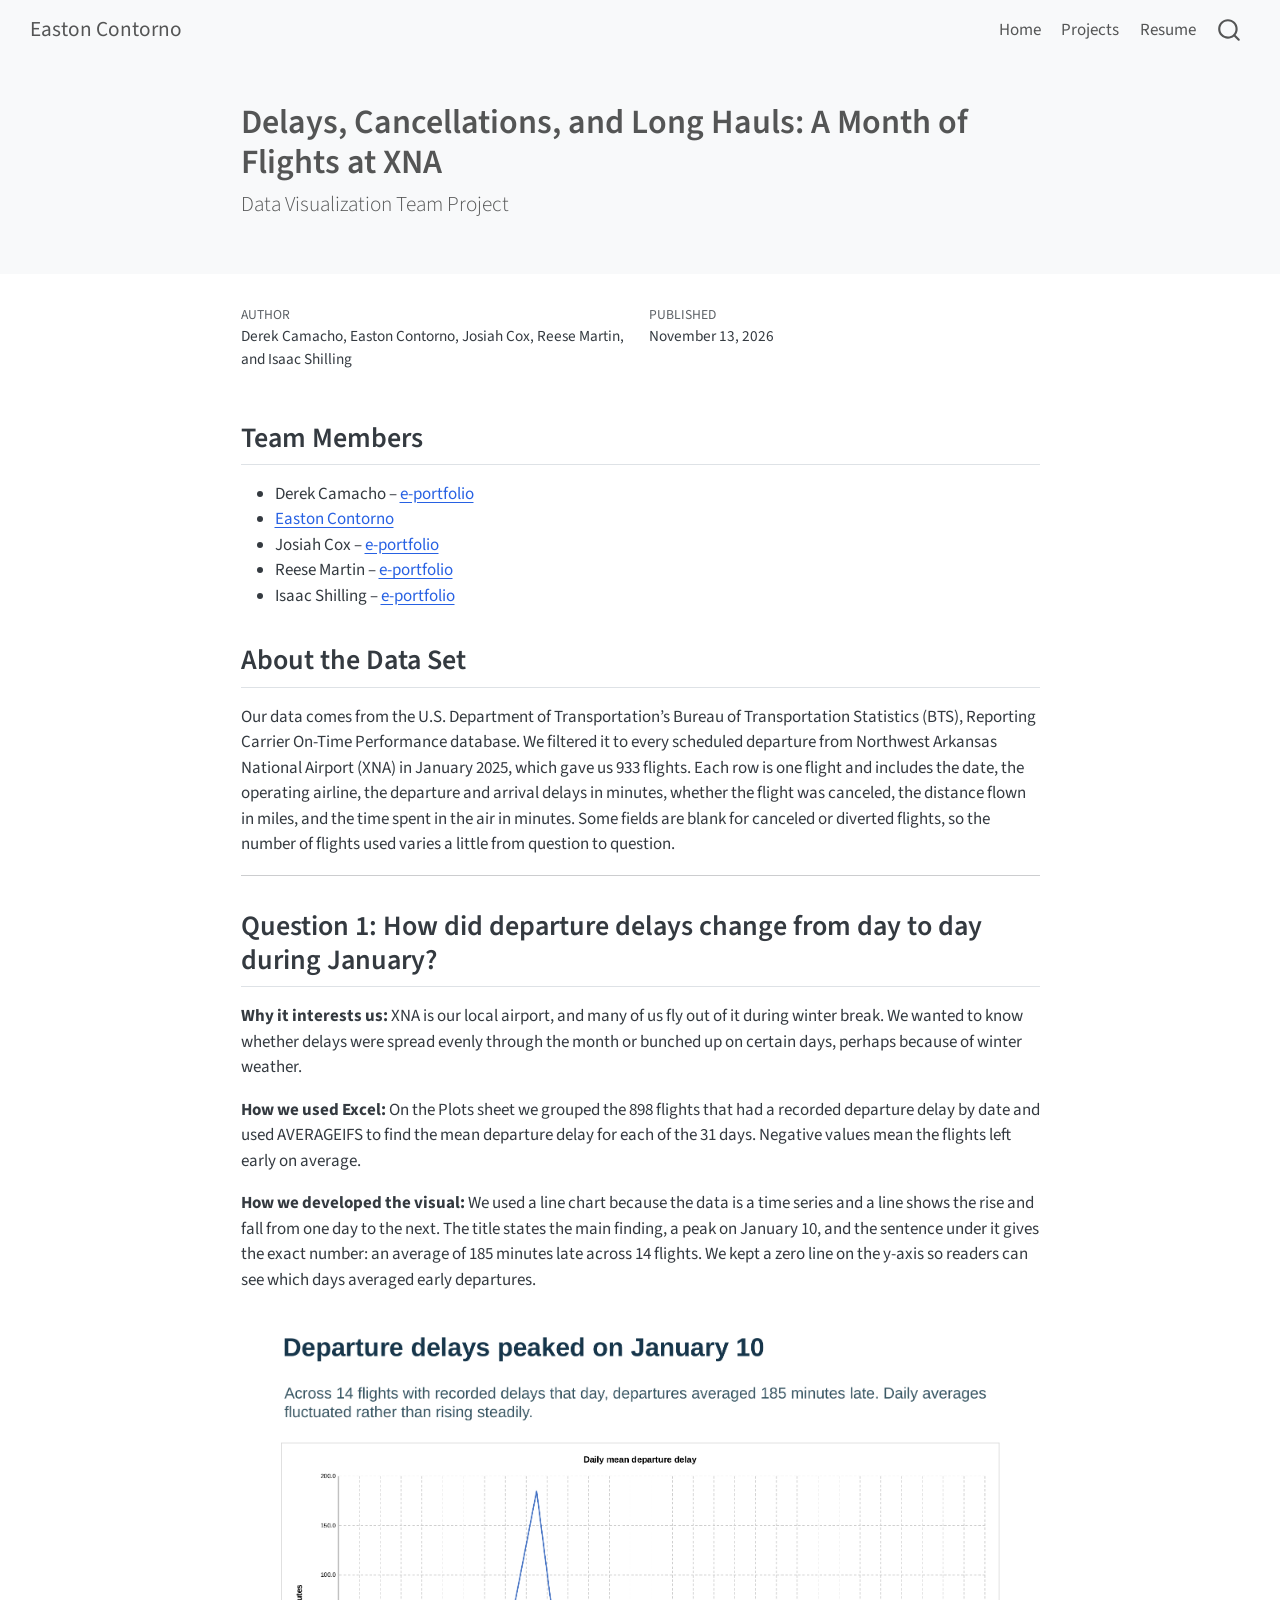
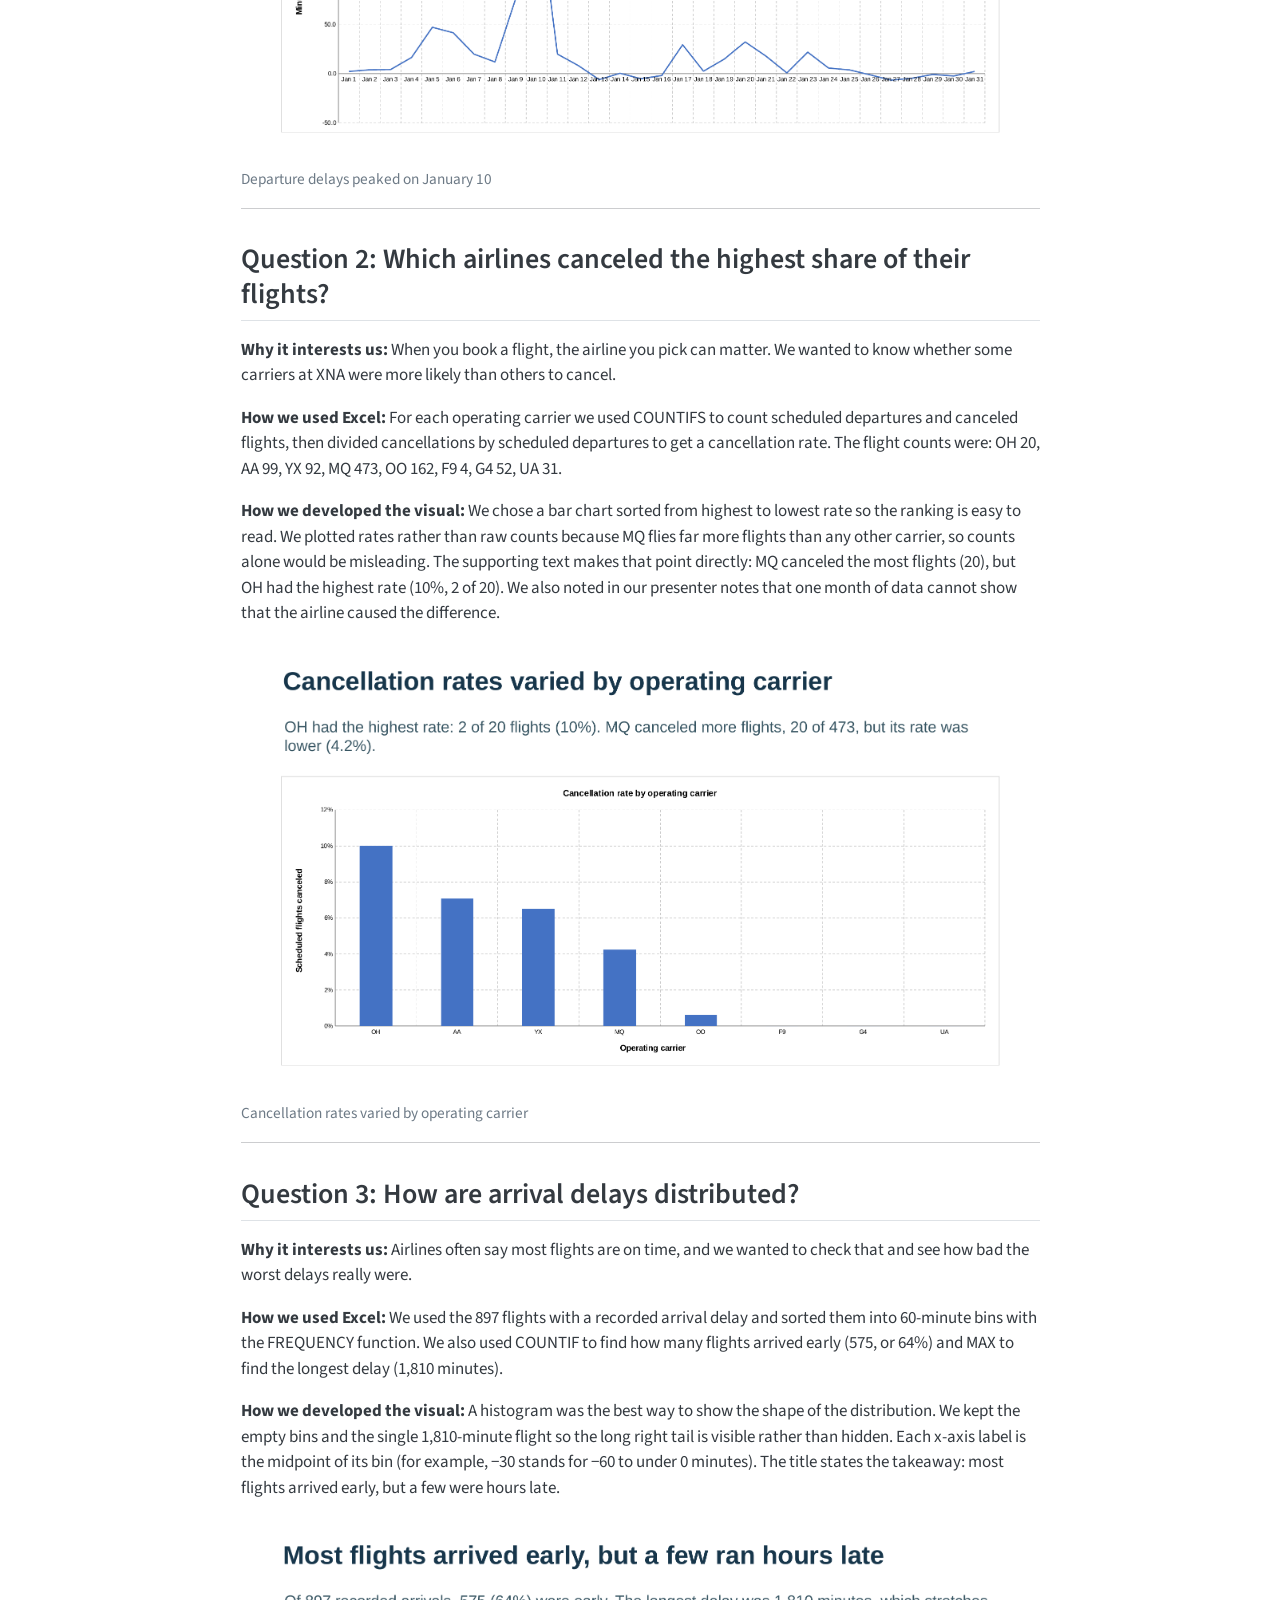
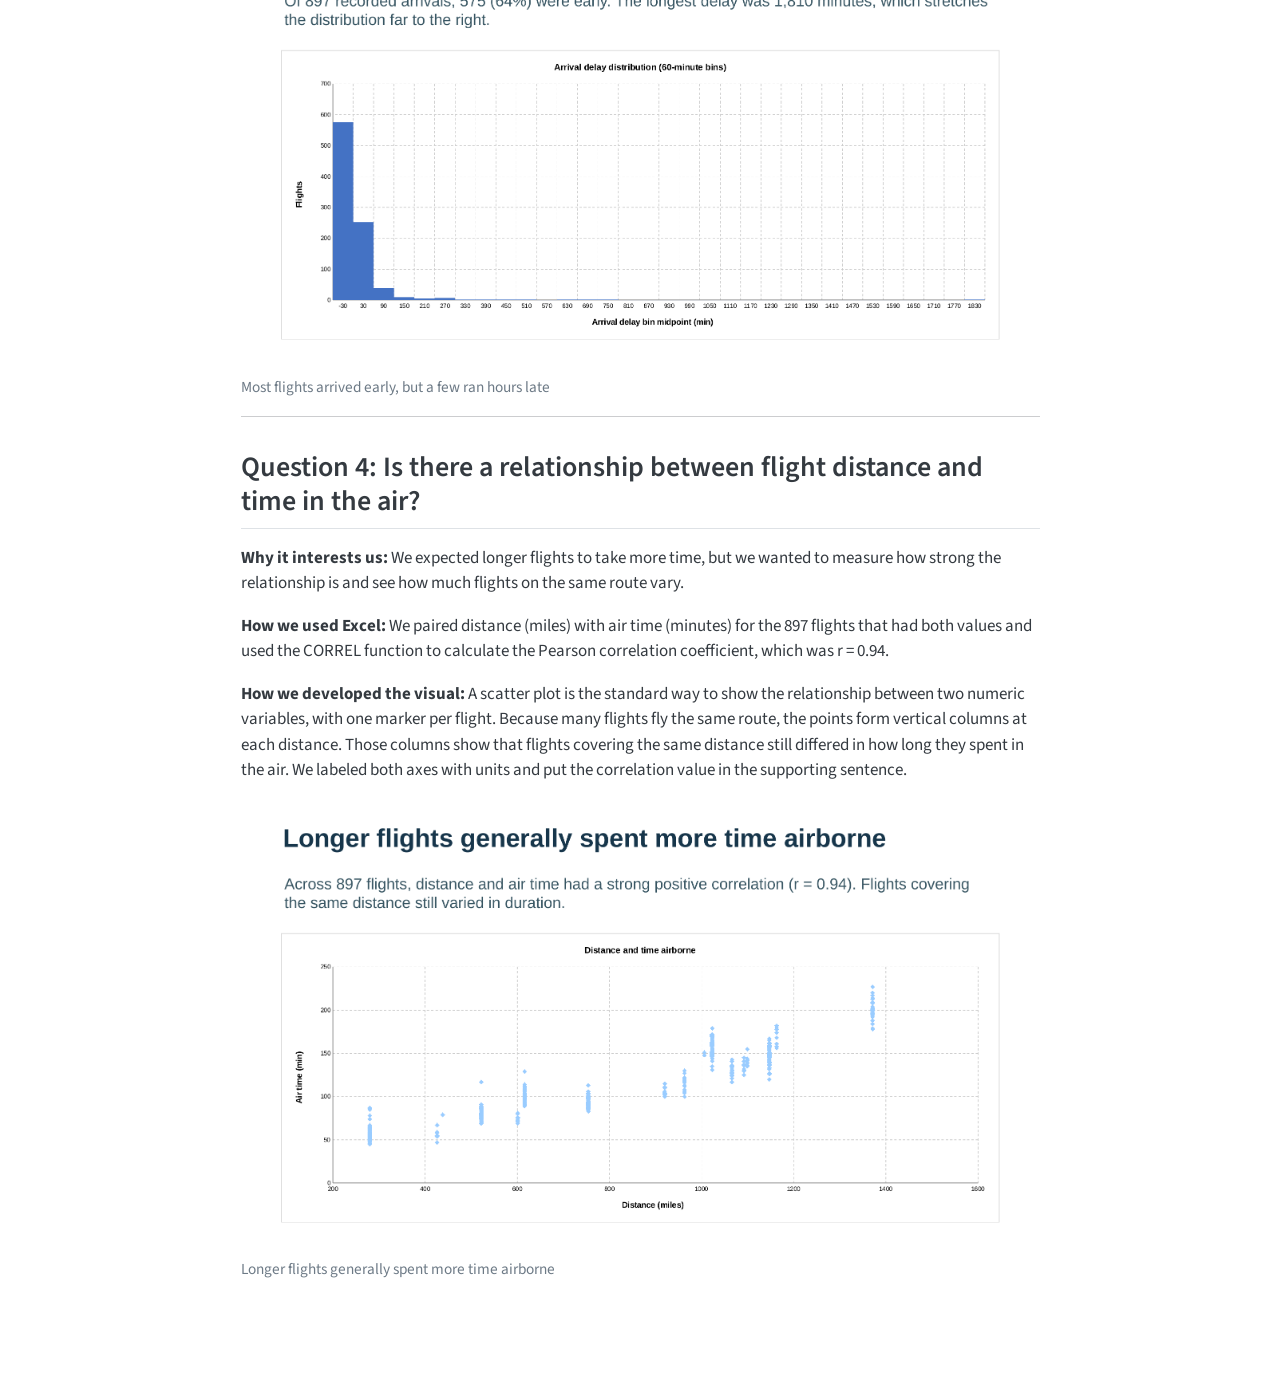
==== docs/posts/xna-flight-delays/index.html @ d2f9a4ea "Add XNA Flight Delays project" ====
<!DOCTYPE html>
<html xmlns="http://www.w3.org/1999/xhtml" lang="en" xml:lang="en"><head>

<meta charset="utf-8">
<meta name="generator" content="quarto-1.9.38">

<meta name="viewport" content="width=device-width, initial-scale=1.0, user-scalable=yes">

<meta name="author" content="Derek Camacho, Easton Contorno, Josiah Cox, Reese Martin, and Isaac Shilling">
<meta name="dcterms.date" content="2026-11-13">

<title>Delays, Cancellations, and Long Hauls: A Month of Flights at XNA – Easton Contorno</title>
<style>
/* Default styles provided by pandoc.
** See https://pandoc.org/MANUAL.html#variables-for-html for config info.
*/
code{white-space: pre-wrap;}
span.smallcaps{font-variant: small-caps;}
div.columns{display: flex; gap: min(4vw, 1.5em);}
div.column{flex: auto; overflow-x: auto;}
div.hanging-indent{margin-left: 1.5em; text-indent: -1.5em;}
ul.task-list{list-style: none;}
ul.task-list li input[type="checkbox"] {
  width: 0.8em;
  margin: 0 0.8em 0.2em -1em; /* quarto-specific, see https://github.com/quarto-dev/quarto-cli/issues/4556 */ 
  vertical-align: middle;
}
</style>


<script src="../../site_libs/quarto-nav/quarto-nav.js"></script>
<script src="../../site_libs/quarto-nav/headroom.min.js"></script>
<script src="../../site_libs/clipboard/clipboard.min.js"></script>
<script src="../../site_libs/quarto-search/autocomplete.umd.js"></script>
<script src="../../site_libs/quarto-search/fuse.min.js"></script>
<script src="../../site_libs/quarto-search/quarto-search.js"></script>
<meta name="quarto:offset" content="../../">
<script src="../../site_libs/quarto-html/quarto.js" type="module"></script>
<script src="../../site_libs/quarto-html/tabsets/tabsets.js" type="module"></script>
<script src="../../site_libs/quarto-html/popper.min.js"></script>
<script src="../../site_libs/quarto-html/tippy.umd.min.js"></script>
<script src="../../site_libs/quarto-html/anchor.min.js"></script>
<link href="../../site_libs/quarto-html/tippy.css" rel="stylesheet">
<link href="../../site_libs/quarto-html/quarto-syntax-highlighting-15634bcf2e68342d4ad2dfa704d543f6.css" rel="stylesheet" id="quarto-text-highlighting-styles">
<script src="../../site_libs/bootstrap/bootstrap.min.js"></script>
<link href="../../site_libs/bootstrap/bootstrap-icons.css" rel="stylesheet">
<link href="../../site_libs/bootstrap/bootstrap-158031087360bce0ff56dc785ce39e06.min.css" rel="stylesheet" append-hash="true" id="quarto-bootstrap" data-mode="light">
<script id="quarto-search-options" type="application/json">{
  "location": "navbar",
  "copy-button": false,
  "collapse-after": 3,
  "panel-placement": "end",
  "type": "overlay",
  "limit": 50,
  "keyboard-shortcut": [
    "f",
    "/",
    "s"
  ],
  "show-item-context": false,
  "language": {
    "search-no-results-text": "No results",
    "search-matching-documents-text": "matching documents",
    "search-copy-link-title": "Copy link to search",
    "search-hide-matches-text": "Hide additional matches",
    "search-more-match-text": "more match in this document",
    "search-more-matches-text": "more matches in this document",
    "search-clear-button-title": "Clear",
    "search-text-placeholder": "",
    "search-detached-cancel-button-title": "Cancel",
    "search-submit-button-title": "Submit",
    "search-label": "Search"
  }
}</script>


<link rel="stylesheet" href="../../styles.css">
</head>

<body class="nav-fixed fullcontent quarto-light">

<div id="quarto-search-results"></div>
  <header id="quarto-header" class="headroom fixed-top quarto-banner">
    <nav class="navbar navbar-expand-lg " data-bs-theme="dark">
      <div class="navbar-container container-fluid">
      <div class="navbar-brand-container mx-auto">
    <a class="navbar-brand" href="../../index.html">
    <span class="navbar-title">Easton Contorno</span>
    </a>
  </div>
            <div id="quarto-search" class="" title="Search"></div>
          <button class="navbar-toggler" type="button" data-bs-toggle="collapse" data-bs-target="#navbarCollapse" aria-controls="navbarCollapse" role="menu" aria-expanded="false" aria-label="Toggle navigation" onclick="if (window.quartoToggleHeadroom) { window.quartoToggleHeadroom(); }">
  <span class="navbar-toggler-icon"></span>
</button>
          <div class="collapse navbar-collapse" id="navbarCollapse">
            <ul class="navbar-nav navbar-nav-scroll ms-auto">
  <li class="nav-item">
    <a class="nav-link" href="../../index.html"> 
<span class="menu-text">Home</span></a>
  </li>  
  <li class="nav-item">
    <a class="nav-link" href="../../projects.html"> 
<span class="menu-text">Projects</span></a>
  </li>  
  <li class="nav-item">
    <a class="nav-link" href="../../resume.html"> 
<span class="menu-text">Resume</span></a>
  </li>  
</ul>
          </div> <!-- /navcollapse -->
            <div class="quarto-navbar-tools">
</div>
      </div> <!-- /container-fluid -->
    </nav>
</header>
<!-- content -->
<header id="title-block-header" class="quarto-title-block default page-columns page-full">
  <div class="quarto-title-banner page-columns page-full">
    <div class="quarto-title column-body">
      <h1 class="title">Delays, Cancellations, and Long Hauls: A Month of Flights at XNA</h1>
            <p class="subtitle lead">Data Visualization Team Project</p>
                      </div>
  </div>
    
  
  <div class="quarto-title-meta">

      <div>
      <div class="quarto-title-meta-heading">Author</div>
      <div class="quarto-title-meta-contents">
               <p>Derek Camacho, Easton Contorno, Josiah Cox, Reese Martin, and Isaac Shilling </p>
            </div>
    </div>
      
      <div>
      <div class="quarto-title-meta-heading">Published</div>
      <div class="quarto-title-meta-contents">
        <p class="date">November 13, 2026</p>
      </div>
    </div>
    
      
    </div>
    
  
  </header><div id="quarto-content" class="quarto-container page-columns page-rows-contents page-layout-article page-navbar">
<!-- sidebar -->
<!-- margin-sidebar -->
    
<!-- main -->
<main class="content quarto-banner-title-block" id="quarto-document-content">





<section id="team-members" class="level2">
<h2 class="anchored" data-anchor-id="team-members">Team Members</h2>
<ul>
<li>Derek Camacho – <a href="#">e-portfolio</a> <!-- TODO: replace # with Derek's e-portfolio URL --></li>
<li><a href="https://ejc017.github.io/">Easton Contorno</a></li>
<li>Josiah Cox – <a href="#">e-portfolio</a> <!-- TODO: replace # with Josiah's e-portfolio URL --></li>
<li>Reese Martin – <a href="#">e-portfolio</a> <!-- TODO: replace # with Reese's e-portfolio URL --></li>
<li>Isaac Shilling – <a href="#">e-portfolio</a> <!-- TODO: replace # with Isaac's e-portfolio URL --></li>
</ul>
</section>
<section id="about-the-data-set" class="level2">
<h2 class="anchored" data-anchor-id="about-the-data-set">About the Data Set</h2>
<p>Our data comes from the U.S. Department of Transportation’s Bureau of Transportation Statistics (BTS), Reporting Carrier On-Time Performance database. We filtered it to every scheduled departure from Northwest Arkansas National Airport (XNA) in January 2025, which gave us 933 flights. Each row is one flight and includes the date, the operating airline, the departure and arrival delays in minutes, whether the flight was canceled, the distance flown in miles, and the time spent in the air in minutes. Some fields are blank for canceled or diverted flights, so the number of flights used varies a little from question to question.</p>
<hr>
</section>
<section id="question-1-how-did-departure-delays-change-from-day-to-day-during-january" class="level2">
<h2 class="anchored" data-anchor-id="question-1-how-did-departure-delays-change-from-day-to-day-during-january">Question 1: How did departure delays change from day to day during January?</h2>
<p><strong>Why it interests us:</strong> XNA is our local airport, and many of us fly out of it during winter break. We wanted to know whether delays were spread evenly through the month or bunched up on certain days, perhaps because of winter weather.</p>
<p><strong>How we used Excel:</strong> On the Plots sheet we grouped the 898 flights that had a recorded departure delay by date and used AVERAGEIFS to find the mean departure delay for each of the 31 days. Negative values mean the flights left early on average.</p>
<p><strong>How we developed the visual:</strong> We used a line chart because the data is a time series and a line shows the rise and fall from one day to the next. The title states the main finding, a peak on January 10, and the sentence under it gives the exact number: an average of 185 minutes late across 14 flights. We kept a zero line on the y-axis so readers can see which days averaged early departures.</p>
<div class="quarto-figure quarto-figure-center">
<figure class="figure">
<p><img src="slide-q1.png" class="img-fluid figure-img" alt="Assertion-evidence slide: line chart of daily mean departure delay at XNA in January 2025, peaking at about 185 minutes on January 10."></p>
<figcaption>Departure delays peaked on January 10</figcaption>
</figure>
</div>
<hr>
</section>
<section id="question-2-which-airlines-canceled-the-highest-share-of-their-flights" class="level2">
<h2 class="anchored" data-anchor-id="question-2-which-airlines-canceled-the-highest-share-of-their-flights">Question 2: Which airlines canceled the highest share of their flights?</h2>
<p><strong>Why it interests us:</strong> When you book a flight, the airline you pick can matter. We wanted to know whether some carriers at XNA were more likely than others to cancel.</p>
<p><strong>How we used Excel:</strong> For each operating carrier we used COUNTIFS to count scheduled departures and canceled flights, then divided cancellations by scheduled departures to get a cancellation rate. The flight counts were: OH 20, AA 99, YX 92, MQ 473, OO 162, F9 4, G4 52, UA 31.</p>
<p><strong>How we developed the visual:</strong> We chose a bar chart sorted from highest to lowest rate so the ranking is easy to read. We plotted rates rather than raw counts because MQ flies far more flights than any other carrier, so counts alone would be misleading. The supporting text makes that point directly: MQ canceled the most flights (20), but OH had the highest rate (10%, 2 of 20). We also noted in our presenter notes that one month of data cannot show that the airline caused the difference.</p>
<div class="quarto-figure quarto-figure-center">
<figure class="figure">
<p><img src="slide-q2.png" class="img-fluid figure-img" alt="Assertion-evidence slide: bar chart of cancellation rate by operating carrier, led by OH at 10 percent."></p>
<figcaption>Cancellation rates varied by operating carrier</figcaption>
</figure>
</div>
<hr>
</section>
<section id="question-3-how-are-arrival-delays-distributed" class="level2">
<h2 class="anchored" data-anchor-id="question-3-how-are-arrival-delays-distributed">Question 3: How are arrival delays distributed?</h2>
<p><strong>Why it interests us:</strong> Airlines often say most flights are on time, and we wanted to check that and see how bad the worst delays really were.</p>
<p><strong>How we used Excel:</strong> We used the 897 flights with a recorded arrival delay and sorted them into 60-minute bins with the FREQUENCY function. We also used COUNTIF to find how many flights arrived early (575, or 64%) and MAX to find the longest delay (1,810 minutes).</p>
<p><strong>How we developed the visual:</strong> A histogram was the best way to show the shape of the distribution. We kept the empty bins and the single 1,810-minute flight so the long right tail is visible rather than hidden. Each x-axis label is the midpoint of its bin (for example, −30 stands for −60 to under 0 minutes). The title states the takeaway: most flights arrived early, but a few were hours late.</p>
<div class="quarto-figure quarto-figure-center">
<figure class="figure">
<p><img src="slide-q3.png" class="img-fluid figure-img" alt="Assertion-evidence slide: histogram of arrival delays in 60-minute bins, with most flights early and a long right tail to 1,810 minutes."></p>
<figcaption>Most flights arrived early, but a few ran hours late</figcaption>
</figure>
</div>
<hr>
</section>
<section id="question-4-is-there-a-relationship-between-flight-distance-and-time-in-the-air" class="level2">
<h2 class="anchored" data-anchor-id="question-4-is-there-a-relationship-between-flight-distance-and-time-in-the-air">Question 4: Is there a relationship between flight distance and time in the air?</h2>
<p><strong>Why it interests us:</strong> We expected longer flights to take more time, but we wanted to measure how strong the relationship is and see how much flights on the same route vary.</p>
<p><strong>How we used Excel:</strong> We paired distance (miles) with air time (minutes) for the 897 flights that had both values and used the CORREL function to calculate the Pearson correlation coefficient, which was r = 0.94.</p>
<p><strong>How we developed the visual:</strong> A scatter plot is the standard way to show the relationship between two numeric variables, with one marker per flight. Because many flights fly the same route, the points form vertical columns at each distance. Those columns show that flights covering the same distance still differed in how long they spent in the air. We labeled both axes with units and put the correlation value in the supporting sentence.</p>
<div class="quarto-figure quarto-figure-center">
<figure class="figure">
<p><img src="slide-q4.png" class="img-fluid figure-img" alt="Assertion-evidence slide: scatter plot of distance versus air time for 897 flights, with correlation r = 0.94."></p>
<figcaption>Longer flights generally spent more time airborne</figcaption>
</figure>
</div>


</section>

</main> <!-- /main -->
<script id="quarto-html-after-body" type="application/javascript">
  window.document.addEventListener("DOMContentLoaded", function (event) {
    const icon = "";
    const anchorJS = new window.AnchorJS();
    anchorJS.options = {
      placement: 'right',
      icon: icon
    };
    anchorJS.add('.anchored');
    const isCodeAnnotation = (el) => {
      for (const clz of el.classList) {
        if (clz.startsWith('code-annotation-')) {                     
          return true;
        }
      }
      return false;
    }
    const onCopySuccess = function(e) {
      // button target
      const button = e.trigger;
      // don't keep focus
      button.blur();
      // flash "checked"
      button.classList.add('code-copy-button-checked');
      var currentTitle = button.getAttribute("title");
      button.setAttribute("title", "Copied!");
      let tooltip;
      if (window.bootstrap) {
        button.setAttribute("data-bs-toggle", "tooltip");
        button.setAttribute("data-bs-placement", "left");
        button.setAttribute("data-bs-title", "Copied!");
        tooltip = new bootstrap.Tooltip(button, 
          { trigger: "manual", 
            customClass: "code-copy-button-tooltip",
            offset: [0, -8]});
        tooltip.show();    
      }
      setTimeout(function() {
        if (tooltip) {
          tooltip.hide();
          button.removeAttribute("data-bs-title");
          button.removeAttribute("data-bs-toggle");
          button.removeAttribute("data-bs-placement");
        }
        button.setAttribute("title", currentTitle);
        button.classList.remove('code-copy-button-checked');
      }, 1000);
      // clear code selection
      e.clearSelection();
    }
    const getTextToCopy = function(trigger) {
      const outerScaffold = trigger.parentElement.cloneNode(true);
      const codeEl = outerScaffold.querySelector('code');
      for (const childEl of codeEl.children) {
        if (isCodeAnnotation(childEl)) {
          childEl.remove();
        }
      }
      return codeEl.innerText;
    }
    const clipboard = new window.ClipboardJS('.code-copy-button:not([data-in-quarto-modal])', {
      text: getTextToCopy
    });
    clipboard.on('success', onCopySuccess);
    if (window.document.getElementById('quarto-embedded-source-code-modal')) {
      const clipboardModal = new window.ClipboardJS('.code-copy-button[data-in-quarto-modal]', {
        text: getTextToCopy,
        container: window.document.getElementById('quarto-embedded-source-code-modal')
      });
      clipboardModal.on('success', onCopySuccess);
    }
      var localhostRegex = new RegExp(/^(?:http|https):\/\/localhost\:?[0-9]*\//);
      var mailtoRegex = new RegExp(/^mailto:/);
        var filterRegex = new RegExp('/' + window.location.host + '/');
      var isInternal = (href) => {
          return filterRegex.test(href) || localhostRegex.test(href) || mailtoRegex.test(href);
      }
      // Inspect non-navigation links and adorn them if external
     var links = window.document.querySelectorAll('a[href]:not(.nav-link):not(.navbar-brand):not(.toc-action):not(.sidebar-link):not(.sidebar-item-toggle):not(.pagination-link):not(.no-external):not([aria-hidden]):not(.dropdown-item):not(.quarto-navigation-tool):not(.about-link)');
      for (var i=0; i<links.length; i++) {
        const link = links[i];
        if (!isInternal(link.href)) {
          // undo the damage that might have been done by quarto-nav.js in the case of
          // links that we want to consider external
          if (link.dataset.originalHref !== undefined) {
            link.href = link.dataset.originalHref;
          }
        }
      }
    function tippyHover(el, contentFn, onTriggerFn, onUntriggerFn) {
      const config = {
        allowHTML: true,
        maxWidth: 500,
        delay: 100,
        arrow: false,
        appendTo: function(el) {
            return el.parentElement;
        },
        interactive: true,
        interactiveBorder: 10,
        theme: 'quarto',
        placement: 'bottom-start',
      };
      if (contentFn) {
        config.content = contentFn;
      }
      if (onTriggerFn) {
        config.onTrigger = onTriggerFn;
      }
      if (onUntriggerFn) {
        config.onUntrigger = onUntriggerFn;
      }
      window.tippy(el, config); 
    }
    const noterefs = window.document.querySelectorAll('a[role="doc-noteref"]');
    for (var i=0; i<noterefs.length; i++) {
      const ref = noterefs[i];
      tippyHover(ref, function() {
        // use id or data attribute instead here
        let href = ref.getAttribute('data-footnote-href') || ref.getAttribute('href');
        try { href = new URL(href).hash; } catch {}
        const id = href.replace(/^#\/?/, "");
        const note = window.document.getElementById(id);
        if (note) {
          return note.innerHTML;
        } else {
          return "";
        }
      });
    }
    const xrefs = window.document.querySelectorAll('a.quarto-xref');
    const processXRef = (id, note) => {
      // Strip column container classes
      const stripColumnClz = (el) => {
        el.classList.remove("page-full", "page-columns");
        if (el.children) {
          for (const child of el.children) {
            stripColumnClz(child);
          }
        }
      }
      stripColumnClz(note)
      if (id === null || id.startsWith('sec-')) {
        // Special case sections, only their first couple elements
        const container = document.createElement("div");
        if (note.children && note.children.length > 2) {
          container.appendChild(note.children[0].cloneNode(true));
          for (let i = 1; i < note.children.length; i++) {
            const child = note.children[i];
            if (child.tagName === "P" && child.innerText === "") {
              continue;
            } else {
              container.appendChild(child.cloneNode(true));
              break;
            }
          }
          if (window.Quarto?.typesetMath) {
            window.Quarto.typesetMath(container);
          }
          return container.innerHTML
        } else {
          if (window.Quarto?.typesetMath) {
            window.Quarto.typesetMath(note);
          }
          return note.innerHTML;
        }
      } else {
        // Remove any anchor links if they are present
        const anchorLink = note.querySelector('a.anchorjs-link');
        if (anchorLink) {
          anchorLink.remove();
        }
        if (window.Quarto?.typesetMath) {
          window.Quarto.typesetMath(note);
        }
        if (note.classList.contains("callout")) {
          return note.outerHTML;
        } else {
          return note.innerHTML;
        }
      }
    }
    for (var i=0; i<xrefs.length; i++) {
      const xref = xrefs[i];
      tippyHover(xref, undefined, function(instance) {
        instance.disable();
        let url = xref.getAttribute('href');
        let hash = undefined; 
        if (url.startsWith('#')) {
          hash = url;
        } else {
          try { hash = new URL(url).hash; } catch {}
        }
        if (hash) {
          const id = hash.replace(/^#\/?/, "");
          const note = window.document.getElementById(id);
          if (note !== null) {
            try {
              const html = processXRef(id, note.cloneNode(true));
              instance.setContent(html);
            } finally {
              instance.enable();
              instance.show();
            }
          } else {
            // See if we can fetch this
            fetch(url.split('#')[0])
            .then(res => res.text())
            .then(html => {
              const parser = new DOMParser();
              const htmlDoc = parser.parseFromString(html, "text/html");
              const note = htmlDoc.getElementById(id);
              if (note !== null) {
                const html = processXRef(id, note);
                instance.setContent(html);
              } 
            }).finally(() => {
              instance.enable();
              instance.show();
            });
          }
        } else {
          // See if we can fetch a full url (with no hash to target)
          // This is a special case and we should probably do some content thinning / targeting
          fetch(url)
          .then(res => res.text())
          .then(html => {
            const parser = new DOMParser();
            const htmlDoc = parser.parseFromString(html, "text/html");
            const note = htmlDoc.querySelector('main.content');
            if (note !== null) {
              // This should only happen for chapter cross references
              // (since there is no id in the URL)
              // remove the first header
              if (note.children.length > 0 && note.children[0].tagName === "HEADER") {
                note.children[0].remove();
              }
              const html = processXRef(null, note);
              instance.setContent(html);
            } 
          }).finally(() => {
            instance.enable();
            instance.show();
          });
        }
      }, function(instance) {
      });
    }
        let selectedAnnoteEl;
        const selectorForAnnotation = ( cell, annotation) => {
          let cellAttr = 'data-code-cell="' + cell + '"';
          let lineAttr = 'data-code-annotation="' +  annotation + '"';
          const selector = 'span[' + cellAttr + '][' + lineAttr + ']';
          return selector;
        }
        const selectCodeLines = (annoteEl) => {
          const doc = window.document;
          const targetCell = annoteEl.getAttribute("data-target-cell");
          const targetAnnotation = annoteEl.getAttribute("data-target-annotation");
          const annoteSpan = window.document.querySelector(selectorForAnnotation(targetCell, targetAnnotation));
          const lines = annoteSpan.getAttribute("data-code-lines").split(",");
          const lineIds = lines.map((line) => {
            return targetCell + "-" + line;
          })
          let top = null;
          let height = null;
          let parent = null;
          if (lineIds.length > 0) {
              //compute the position of the single el (top and bottom and make a div)
              const el = window.document.getElementById(lineIds[0]);
              top = el.offsetTop;
              height = el.offsetHeight;
              parent = el.parentElement.parentElement;
            if (lineIds.length > 1) {
              const lastEl = window.document.getElementById(lineIds[lineIds.length - 1]);
              const bottom = lastEl.offsetTop + lastEl.offsetHeight;
              height = bottom - top;
            }
            if (top !== null && height !== null && parent !== null) {
              // cook up a div (if necessary) and position it 
              let div = window.document.getElementById("code-annotation-line-highlight");
              if (div === null) {
                div = window.document.createElement("div");
                div.setAttribute("id", "code-annotation-line-highlight");
                div.style.position = 'absolute';
                parent.appendChild(div);
              }
              div.style.top = top - 2 + "px";
              div.style.height = height + 4 + "px";
              div.style.left = 0;
              let gutterDiv = window.document.getElementById("code-annotation-line-highlight-gutter");
              if (gutterDiv === null) {
                gutterDiv = window.document.createElement("div");
                gutterDiv.setAttribute("id", "code-annotation-line-highlight-gutter");
                gutterDiv.style.position = 'absolute';
                const codeCell = window.document.getElementById(targetCell);
                const gutter = codeCell.querySelector('.code-annotation-gutter');
                gutter.appendChild(gutterDiv);
              }
              gutterDiv.style.top = top - 2 + "px";
              gutterDiv.style.height = height + 4 + "px";
            }
            selectedAnnoteEl = annoteEl;
          }
        };
        const unselectCodeLines = () => {
          const elementsIds = ["code-annotation-line-highlight", "code-annotation-line-highlight-gutter"];
          elementsIds.forEach((elId) => {
            const div = window.document.getElementById(elId);
            if (div) {
              div.remove();
            }
          });
          selectedAnnoteEl = undefined;
        };
          // Handle positioning of the toggle
      window.addEventListener(
        "resize",
        throttle(() => {
          elRect = undefined;
          if (selectedAnnoteEl) {
            selectCodeLines(selectedAnnoteEl);
          }
        }, 10)
      );
      function throttle(fn, ms) {
      let throttle = false;
      let timer;
        return (...args) => {
          if(!throttle) { // first call gets through
              fn.apply(this, args);
              throttle = true;
          } else { // all the others get throttled
              if(timer) clearTimeout(timer); // cancel #2
              timer = setTimeout(() => {
                fn.apply(this, args);
                timer = throttle = false;
              }, ms);
          }
        };
      }
        // Attach click handler to the DT
        const annoteDls = window.document.querySelectorAll('dt[data-target-cell]');
        for (const annoteDlNode of annoteDls) {
          annoteDlNode.addEventListener('click', (event) => {
            const clickedEl = event.target;
            if (clickedEl !== selectedAnnoteEl) {
              unselectCodeLines();
              const activeEl = window.document.querySelector('dt[data-target-cell].code-annotation-active');
              if (activeEl) {
                activeEl.classList.remove('code-annotation-active');
              }
              selectCodeLines(clickedEl);
              clickedEl.classList.add('code-annotation-active');
            } else {
              // Unselect the line
              unselectCodeLines();
              clickedEl.classList.remove('code-annotation-active');
            }
          });
        }
    const findCites = (el) => {
      const parentEl = el.parentElement;
      if (parentEl) {
        const cites = parentEl.dataset.cites;
        if (cites) {
          return {
            el,
            cites: cites.split(' ')
          };
        } else {
          return findCites(el.parentElement)
        }
      } else {
        return undefined;
      }
    };
    var bibliorefs = window.document.querySelectorAll('a[role="doc-biblioref"]');
    for (var i=0; i<bibliorefs.length; i++) {
      const ref = bibliorefs[i];
      const citeInfo = findCites(ref);
      if (citeInfo) {
        tippyHover(citeInfo.el, function() {
          var popup = window.document.createElement('div');
          citeInfo.cites.forEach(function(cite) {
            var citeDiv = window.document.createElement('div');
            citeDiv.classList.add('hanging-indent');
            citeDiv.classList.add('csl-entry');
            var biblioDiv = window.document.getElementById('ref-' + cite);
            if (biblioDiv) {
              citeDiv.innerHTML = biblioDiv.innerHTML;
            }
            popup.appendChild(citeDiv);
          });
          return popup.innerHTML;
        });
      }
    }
  });
  </script>
</div> <!-- /content -->




</body></html>
---- docs/site_libs/quarto-html/tippy.css ----
.tippy-box[data-animation=fade][data-state=hidden]{opacity:0}[data-tippy-root]{max-width:calc(100vw - 10px)}.tippy-box{position:relative;background-color:#333;color:#fff;border-radius:4px;font-size:14px;line-height:1.4;white-space:normal;outline:0;transition-property:transform,visibility,opacity}.tippy-box[data-placement^=top]>.tippy-arrow{bottom:0}.tippy-box[data-placement^=top]>.tippy-arrow:before{bottom:-7px;left:0;border-width:8px 8px 0;border-top-color:initial;transform-origin:center top}.tippy-box[data-placement^=bottom]>.tippy-arrow{top:0}.tippy-box[data-placement^=bottom]>.tippy-arrow:before{top:-7px;left:0;border-width:0 8px 8px;border-bottom-color:initial;transform-origin:center bottom}.tippy-box[data-placement^=left]>.tippy-arrow{right:0}.tippy-box[data-placement^=left]>.tippy-arrow:before{border-width:8px 0 8px 8px;border-left-color:initial;right:-7px;transform-origin:center left}.tippy-box[data-placement^=right]>.tippy-arrow{left:0}.tippy-box[data-placement^=right]>.tippy-arrow:before{left:-7px;border-width:8px 8px 8px 0;border-right-color:initial;transform-origin:center right}.tippy-box[data-inertia][data-state=visible]{transition-timing-function:cubic-bezier(.54,1.5,.38,1.11)}.tippy-arrow{width:16px;height:16px;color:#333}.tippy-arrow:before{content:"";position:absolute;border-color:transparent;border-style:solid}.tippy-content{position:relative;padding:5px 9px;z-index:1}
---- docs/site_libs/quarto-html/quarto-syntax-highlighting-15634bcf2e68342d4ad2dfa704d543f6.css ----
/* quarto syntax highlight colors */
:root {
  --quarto-hl-ot-color: #003B4F;
  --quarto-hl-at-color: #657422;
  --quarto-hl-ss-color: #20794D;
  --quarto-hl-an-color: #5E5E5E;
  --quarto-hl-fu-color: #4758AB;
  --quarto-hl-st-color: #20794D;
  --quarto-hl-cf-color: #003B4F;
  --quarto-hl-op-color: #5E5E5E;
  --quarto-hl-er-color: #AD0000;
  --quarto-hl-bn-color: #AD0000;
  --quarto-hl-al-color: #AD0000;
  --quarto-hl-va-color: #111111;
  --quarto-hl-bu-color: inherit;
  --quarto-hl-ex-color: inherit;
  --quarto-hl-pp-color: #AD0000;
  --quarto-hl-in-color: #5E5E5E;
  --quarto-hl-vs-color: #20794D;
  --quarto-hl-wa-color: #5E5E5E;
  --quarto-hl-do-color: #5E5E5E;
  --quarto-hl-im-color: #00769E;
  --quarto-hl-ch-color: #20794D;
  --quarto-hl-dt-color: #AD0000;
  --quarto-hl-fl-color: #AD0000;
  --quarto-hl-co-color: #5E5E5E;
  --quarto-hl-cv-color: #5E5E5E;
  --quarto-hl-cn-color: #8f5902;
  --quarto-hl-sc-color: #5E5E5E;
  --quarto-hl-dv-color: #AD0000;
  --quarto-hl-kw-color: #003B4F;
}

/* other quarto variables */
:root {
  --quarto-font-monospace: SFMono-Regular, Menlo, Monaco, Consolas, "Liberation Mono", "Courier New", monospace;
}

/* syntax highlight based on Pandoc's rules */
pre > code.sourceCode > span {
  color: #003B4F;
}

code.sourceCode > span {
  color: #003B4F;
}

div.sourceCode,
div.sourceCode pre.sourceCode {
  color: #003B4F;
}

/* Normal */
code span {
  color: #003B4F;
}

/* Alert */
code span.al {
  color: #AD0000;
  font-style: inherit;
}

/* Annotation */
code span.an {
  color: #5E5E5E;
  font-style: inherit;
}

/* Attribute */
code span.at {
  color: #657422;
  font-style: inherit;
}

/* BaseN */
code span.bn {
  color: #AD0000;
  font-style: inherit;
}

/* BuiltIn */
code span.bu {
  font-style: inherit;
}

/* ControlFlow */
code span.cf {
  color: #003B4F;
  font-weight: bold;
  font-style: inherit;
}

/* Char */
code span.ch {
  color: #20794D;
  font-style: inherit;
}

/* Constant */
code span.cn {
  color: #8f5902;
  font-style: inherit;
}

/* Comment */
code span.co {
  color: #5E5E5E;
  font-style: inherit;
}

/* CommentVar */
code span.cv {
  color: #5E5E5E;
  font-style: italic;
}

/* Documentation */
code span.do {
  color: #5E5E5E;
  font-style: italic;
}

/* DataType */
code span.dt {
  color: #AD0000;
  font-style: inherit;
}

/* DecVal */
code span.dv {
  color: #AD0000;
  font-style: inherit;
}

/* Error */
code span.er {
  color: #AD0000;
  font-style: inherit;
}

/* Extension */
code span.ex {
  font-style: inherit;
}

/* Float */
code span.fl {
  color: #AD0000;
  font-style: inherit;
}

/* Function */
code span.fu {
  color: #4758AB;
  font-style: inherit;
}

/* Import */
code span.im {
  color: #00769E;
  font-style: inherit;
}

/* Information */
code span.in {
  color: #5E5E5E;
  font-style: inherit;
}

/* Keyword */
code span.kw {
  color: #003B4F;
  font-weight: bold;
  font-style: inherit;
}

/* Operator */
code span.op {
  color: #5E5E5E;
  font-style: inherit;
}

/* Other */
code span.ot {
  color: #003B4F;
  font-style: inherit;
}

/* Preprocessor */
code span.pp {
  color: #AD0000;
  font-style: inherit;
}

/* SpecialChar */
code span.sc {
  color: #5E5E5E;
  font-style: inherit;
}

/* SpecialString */
code span.ss {
  color: #20794D;
  font-style: inherit;
}

/* String */
code span.st {
  color: #20794D;
  font-style: inherit;
}

/* Variable */
code span.va {
  color: #111111;
  font-style: inherit;
}

/* VerbatimString */
code span.vs {
  color: #20794D;
  font-style: inherit;
}

/* Warning */
code span.wa {
  color: #5E5E5E;
  font-style: italic;
}

.prevent-inlining {
  content: "</";
}

/*# sourceMappingURL=f23921c56f73e400b49028c9186a1aa0.css.map */
---- docs/styles.css ----
/* Optional custom styling. The site will work without changes here. */
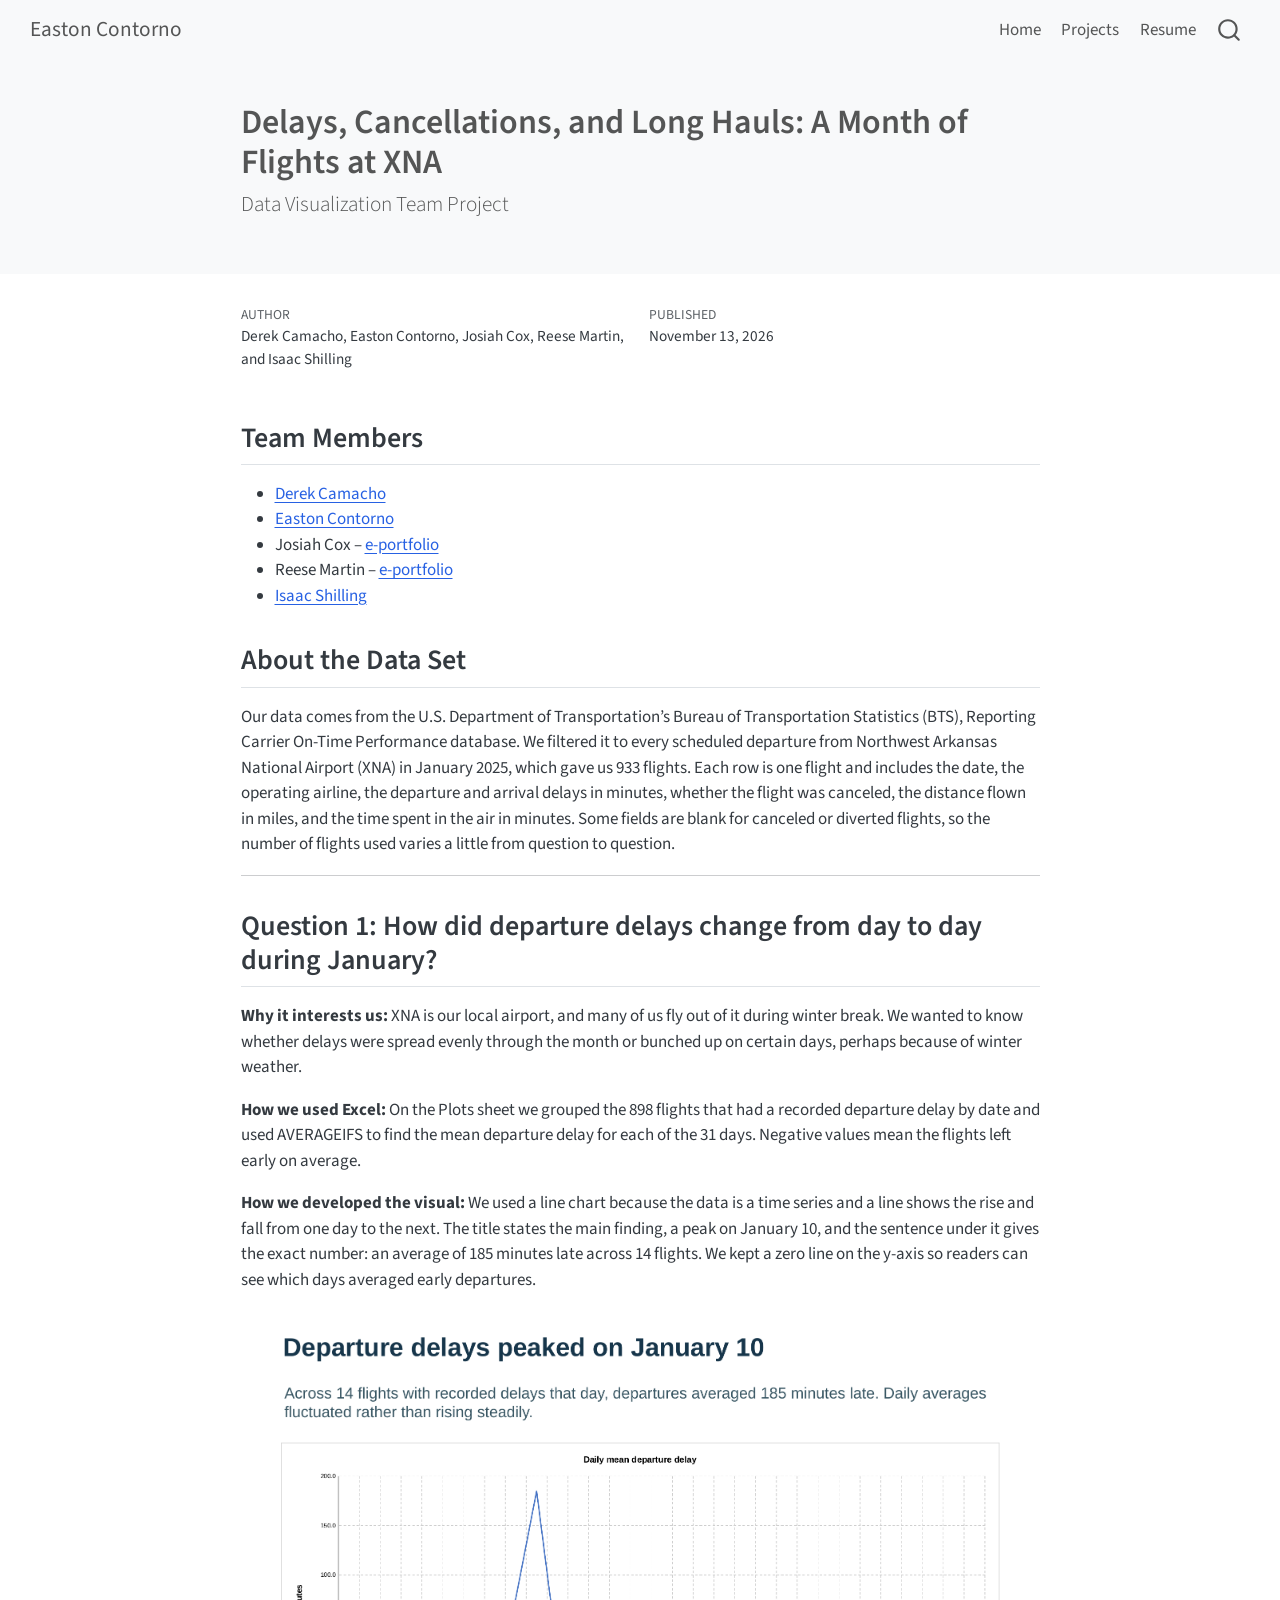
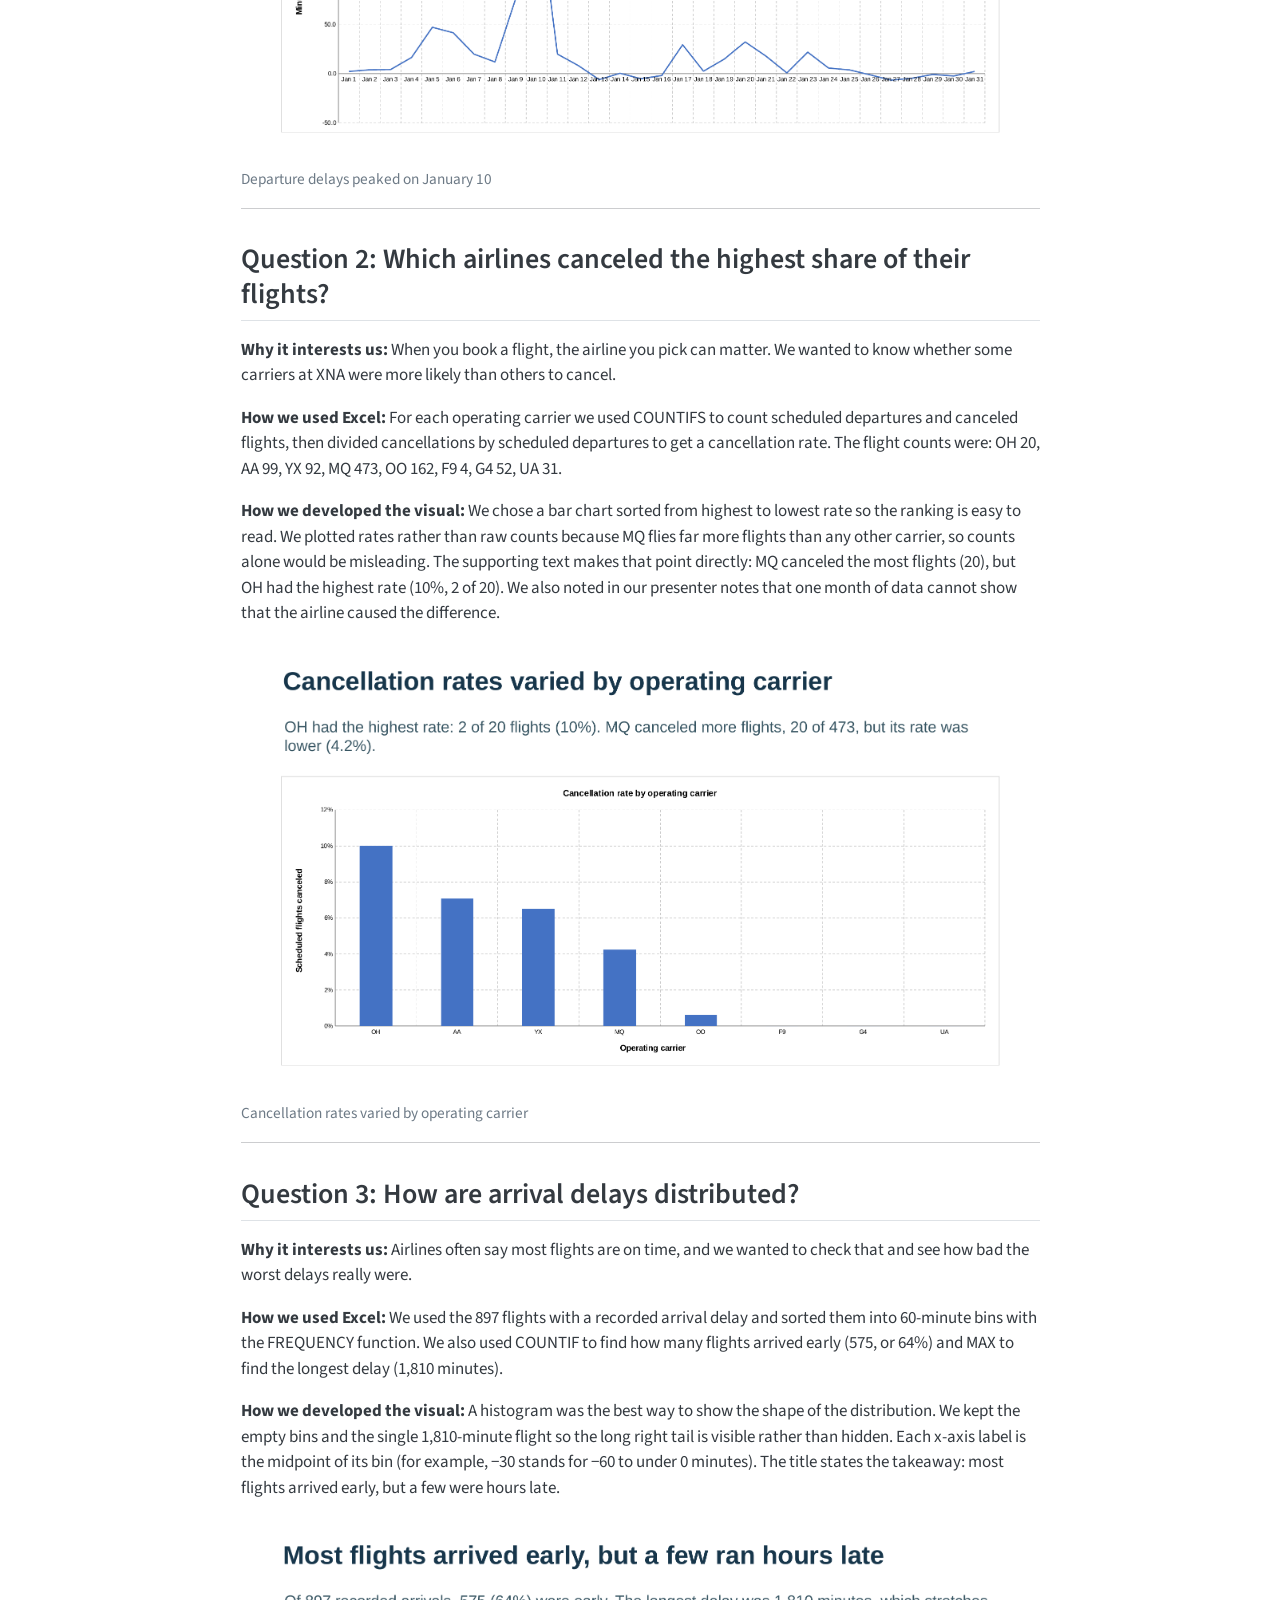
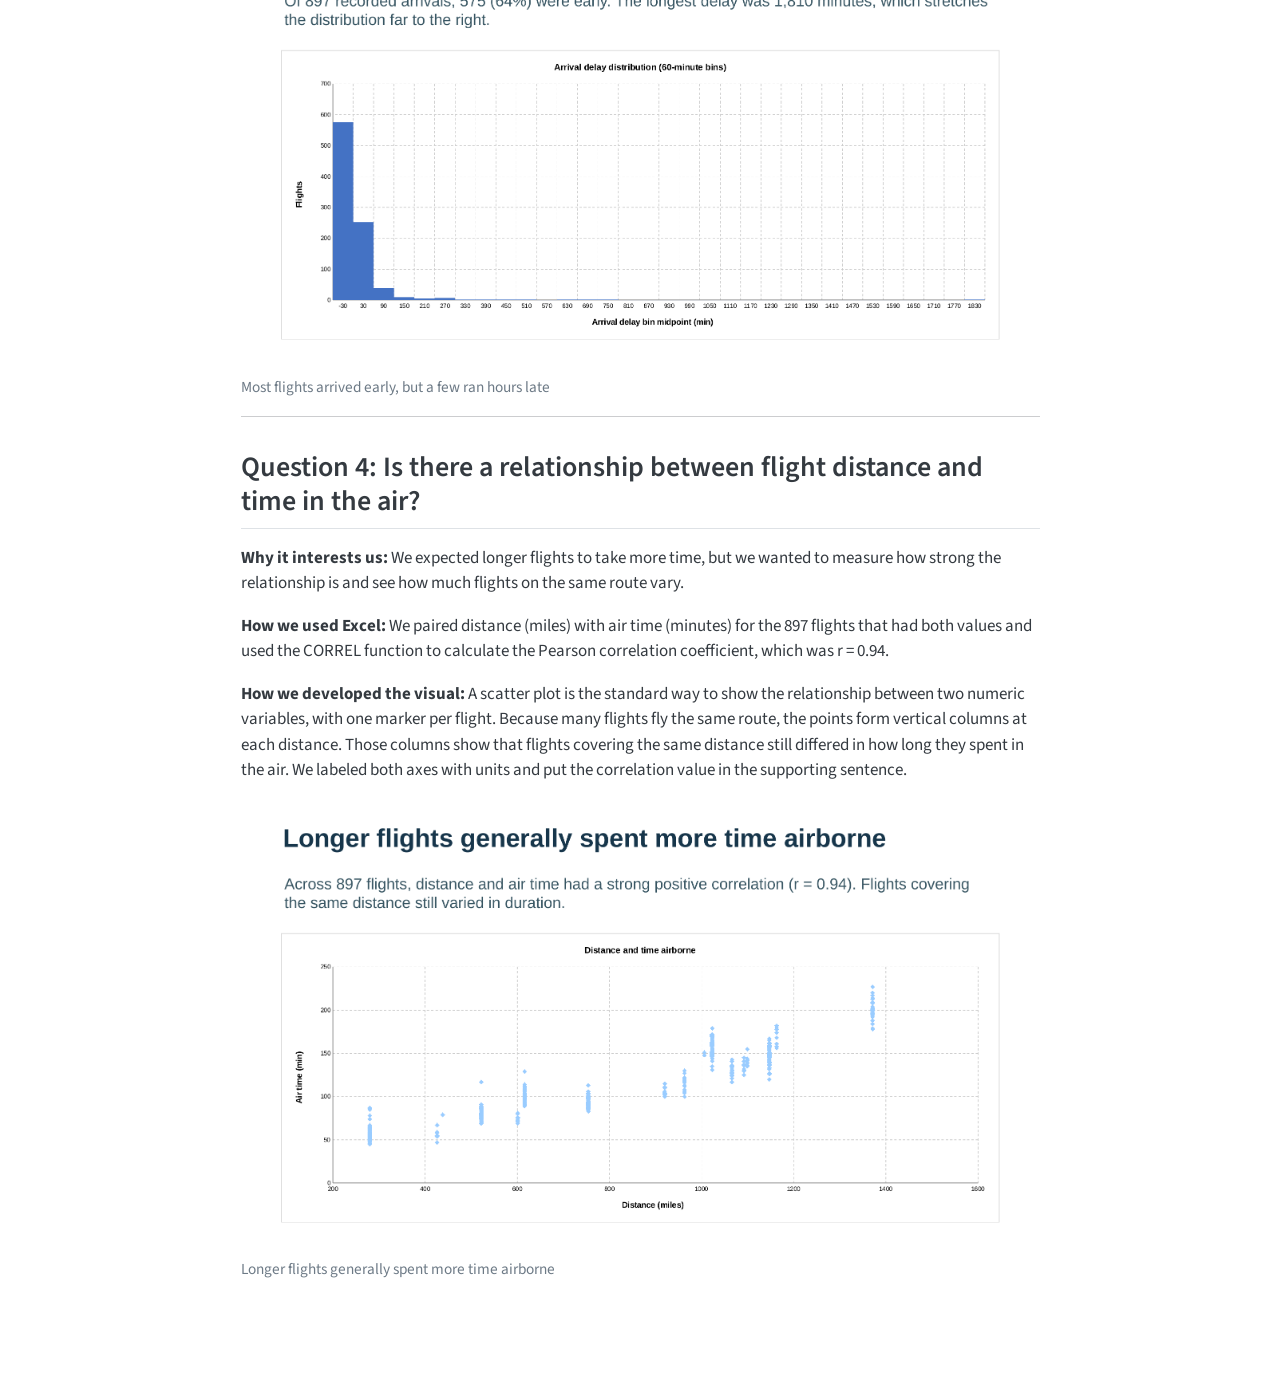
==== commit 60809dce: "Match team page wording" ====
--- a/docs/posts/xna-flight-delays/index.html
+++ b/docs/posts/xna-flight-delays/index.html
@@ -157,11 +157,11 @@
 <section id="team-members" class="level2">
 <h2 class="anchored" data-anchor-id="team-members">Team Members</h2>
 <ul>
-<li>Derek Camacho – <a href="#">e-portfolio</a> <!-- TODO: replace # with Derek's e-portfolio URL --></li>
+<li><a href="https://derek-c85.github.io/">Derek Camacho</a></li>
 <li><a href="https://ejc017.github.io/">Easton Contorno</a></li>
 <li>Josiah Cox – <a href="#">e-portfolio</a> <!-- TODO: replace # with Josiah's e-portfolio URL --></li>
 <li>Reese Martin – <a href="#">e-portfolio</a> <!-- TODO: replace # with Reese's e-portfolio URL --></li>
-<li>Isaac Shilling – <a href="#">e-portfolio</a> <!-- TODO: replace # with Isaac's e-portfolio URL --></li>
+<li><a href="https://isaacshilling06.github.io/posts/Data%20Visualization/">Isaac Shilling</a></li>
 </ul>
 </section>
 <section id="about-the-data-set" class="level2">
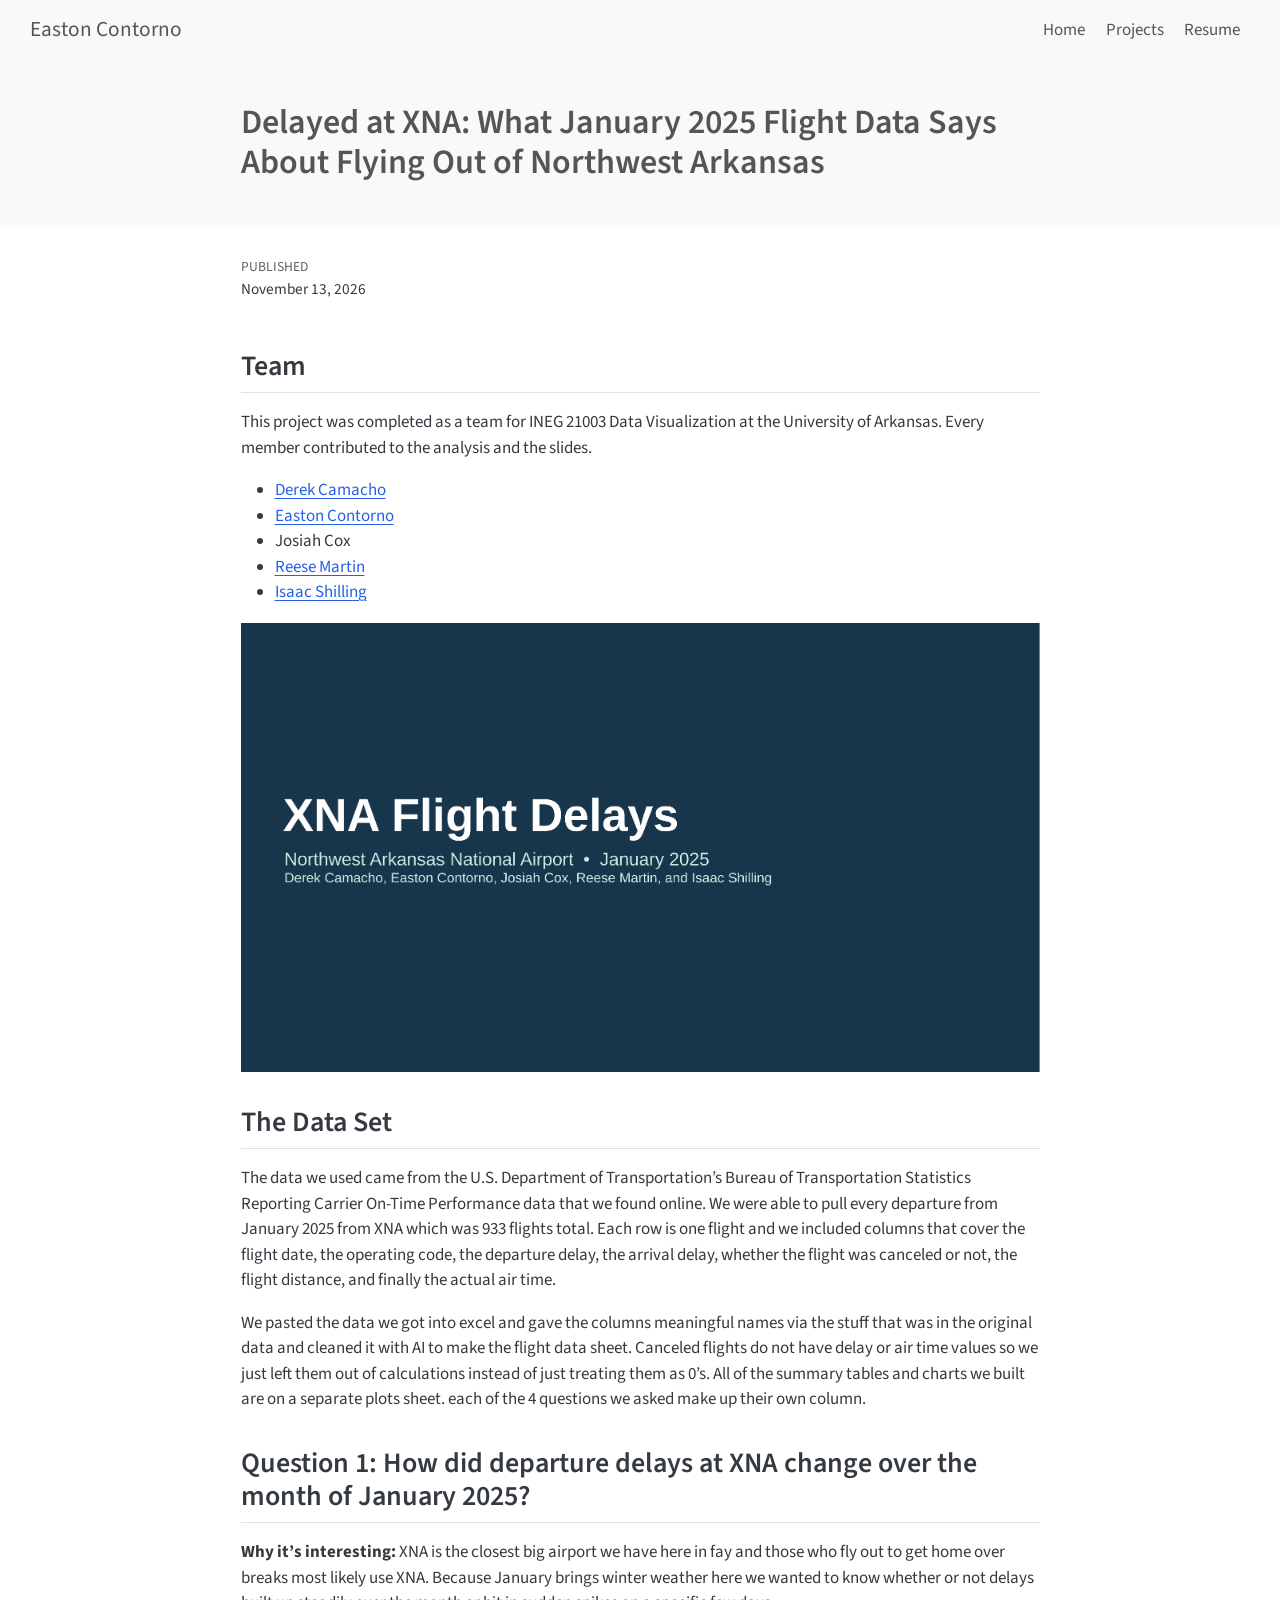
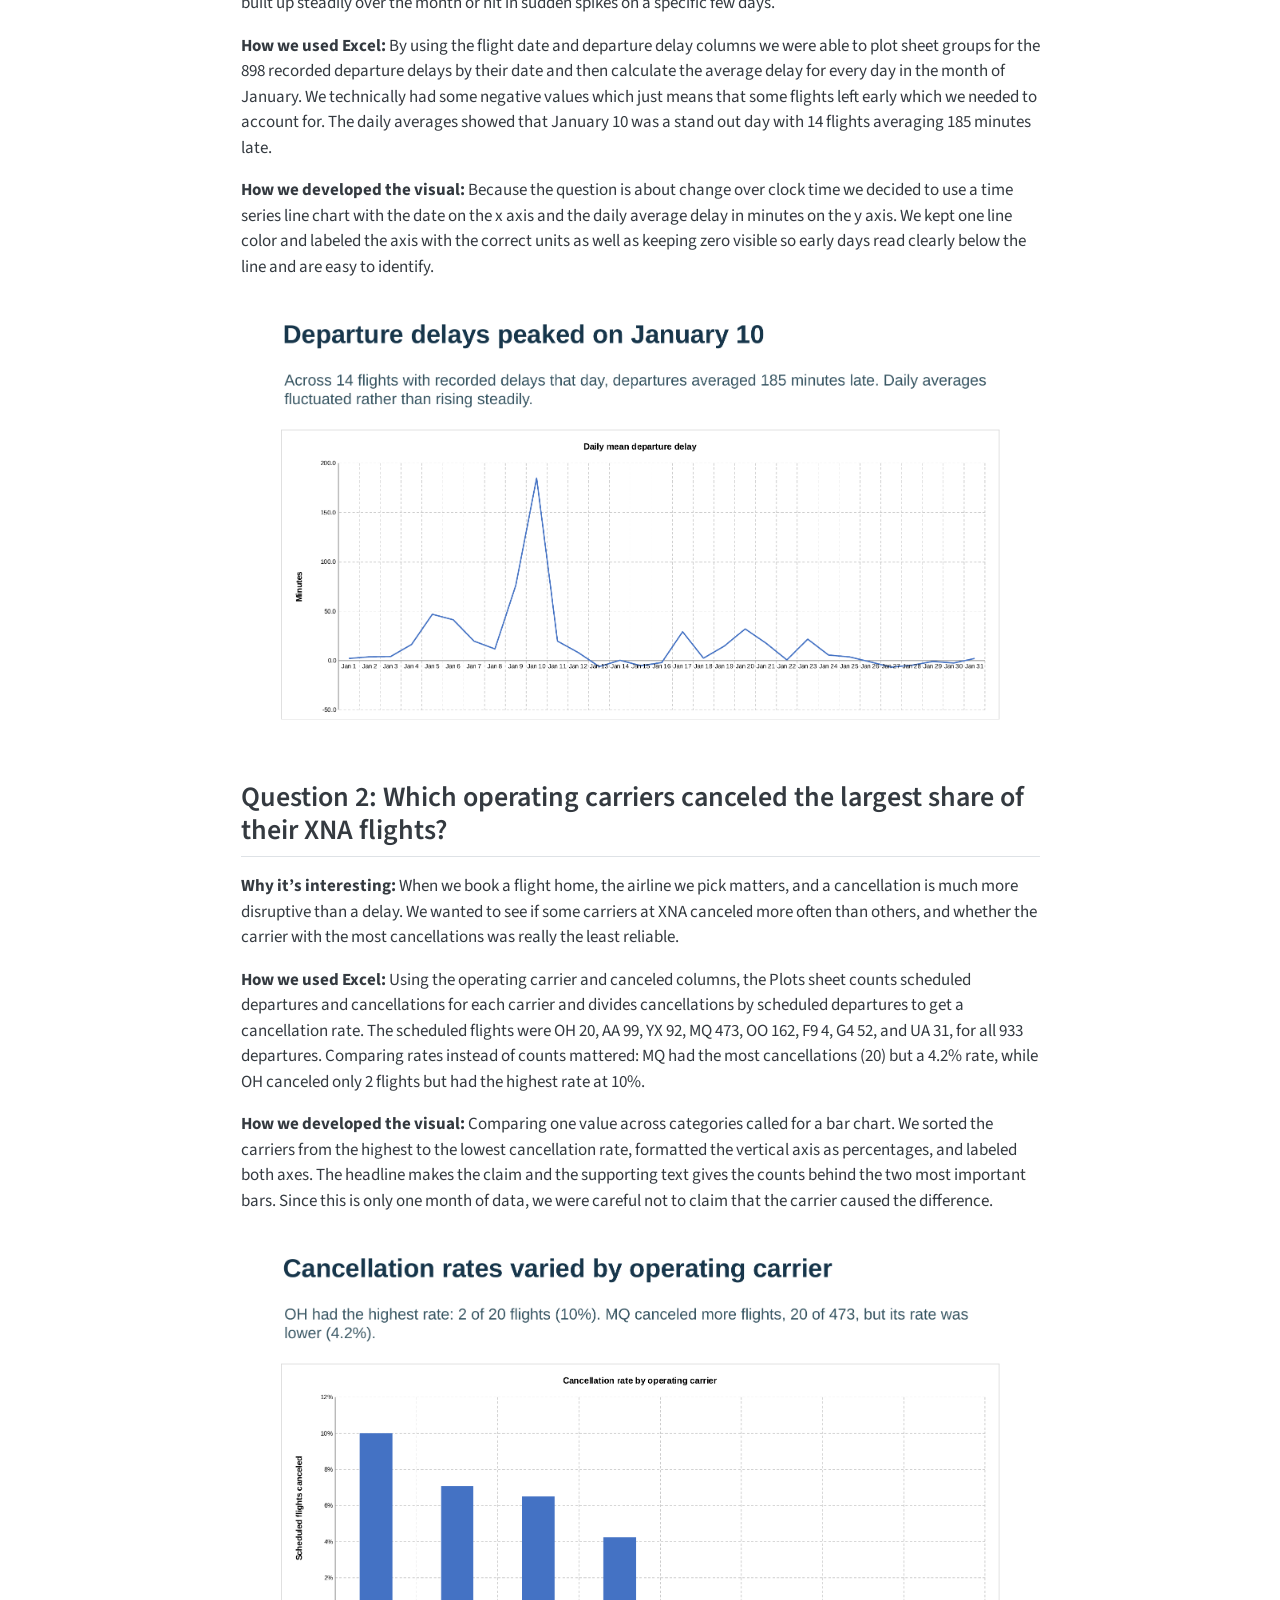
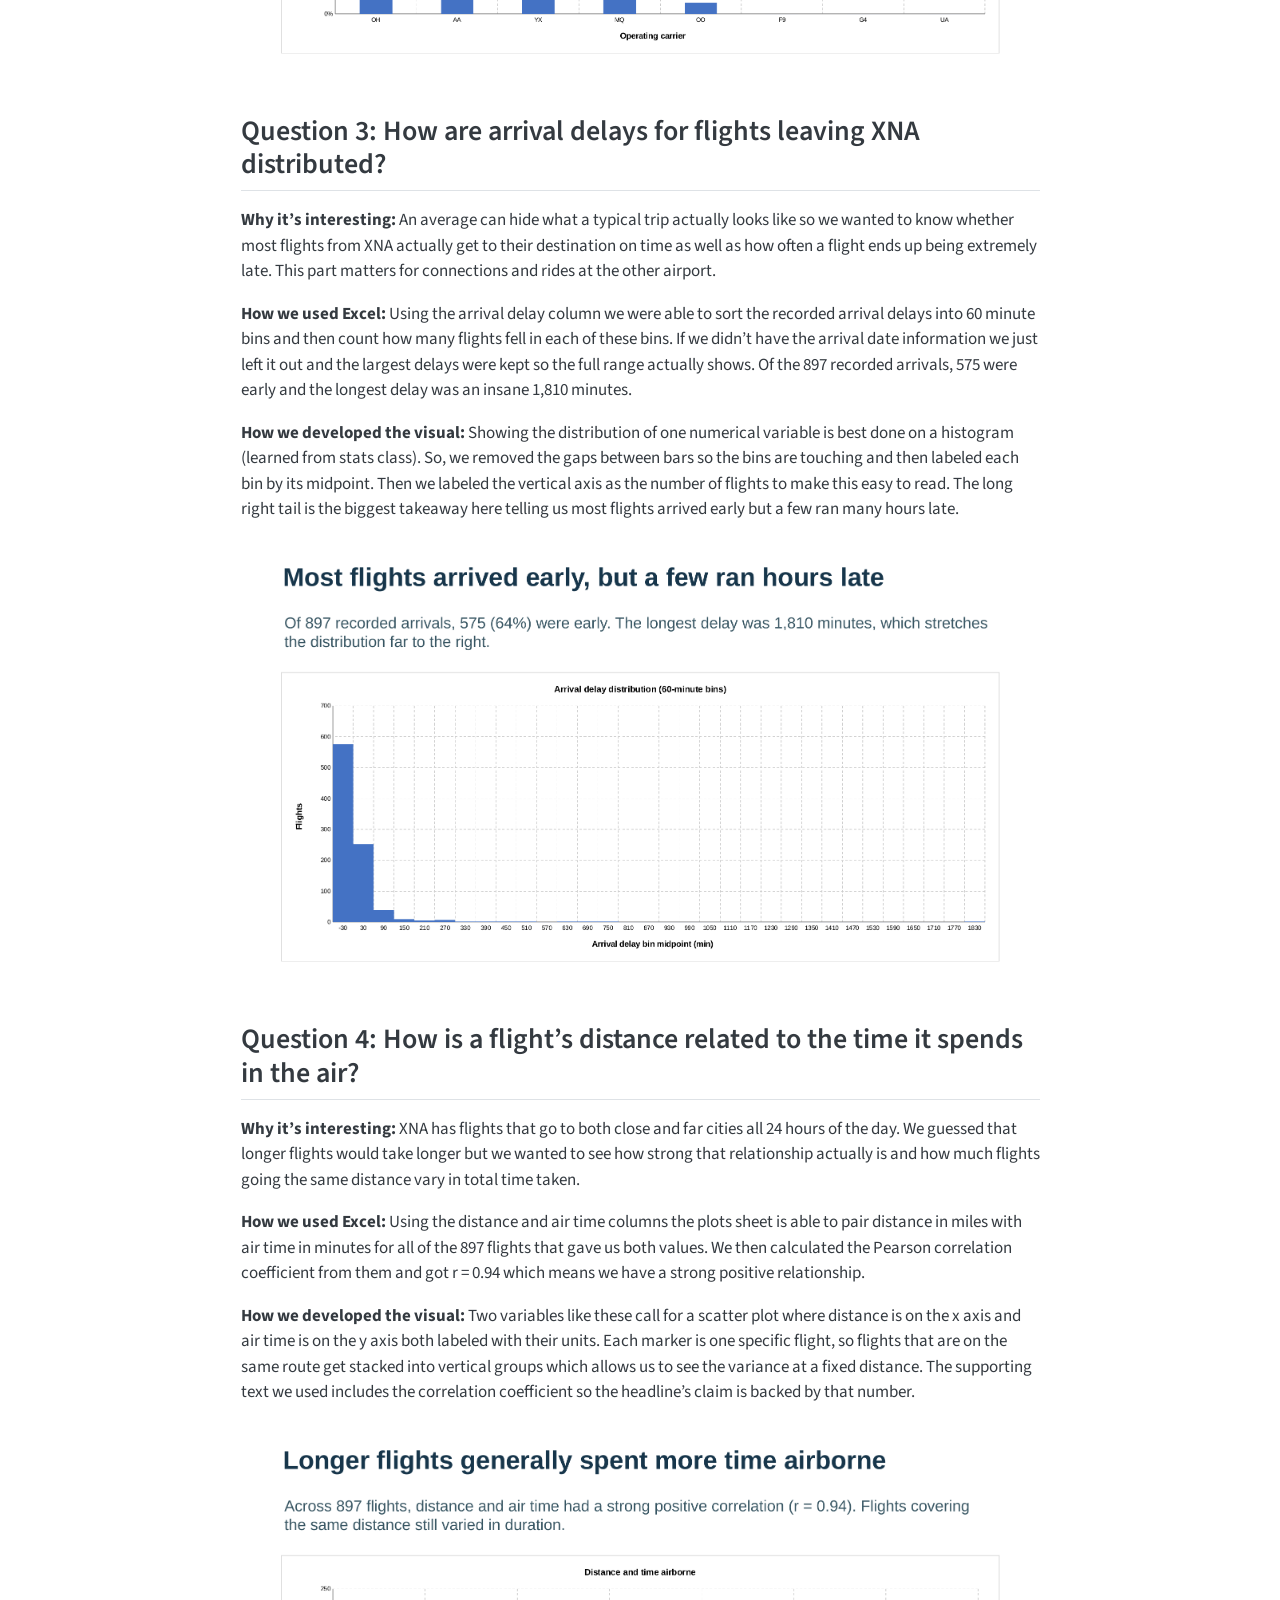
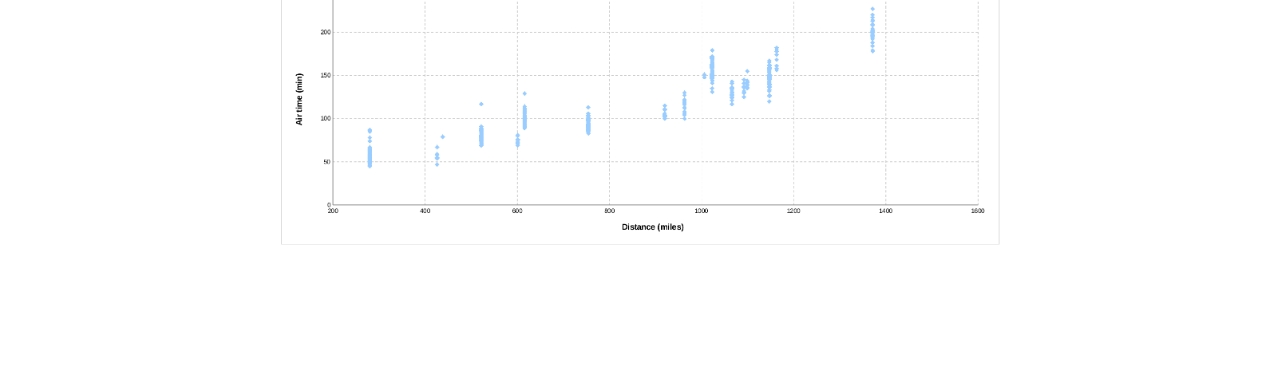
==== commit a71a5ce5: "Update index.html" ====
--- a/docs/posts/xna-flight-delays/index.html
+++ b/docs/posts/xna-flight-delays/index.html
@@ -1,85 +1,22 @@
 <!DOCTYPE html>
 <html xmlns="http://www.w3.org/1999/xhtml" lang="en" xml:lang="en"><head>
-
 <meta charset="utf-8">
 <meta name="generator" content="quarto-1.9.38">
-
 <meta name="viewport" content="width=device-width, initial-scale=1.0, user-scalable=yes">
-
 <meta name="author" content="Derek Camacho, Easton Contorno, Josiah Cox, Reese Martin, and Isaac Shilling">
 <meta name="dcterms.date" content="2026-11-13">
-
-<title>Delays, Cancellations, and Long Hauls: A Month of Flights at XNA – Easton Contorno</title>
-<style>
-/* Default styles provided by pandoc.
-** See https://pandoc.org/MANUAL.html#variables-for-html for config info.
-*/
-code{white-space: pre-wrap;}
-span.smallcaps{font-variant: small-caps;}
-div.columns{display: flex; gap: min(4vw, 1.5em);}
-div.column{flex: auto; overflow-x: auto;}
-div.hanging-indent{margin-left: 1.5em; text-indent: -1.5em;}
-ul.task-list{list-style: none;}
-ul.task-list li input[type="checkbox"] {
-  width: 0.8em;
-  margin: 0 0.8em 0.2em -1em; /* quarto-specific, see https://github.com/quarto-dev/quarto-cli/issues/4556 */ 
-  vertical-align: middle;
-}
-</style>
-
-
+<title>Delayed at XNA: What January 2025 Flight Data Says About Flying Out of Northwest Arkansas – Easton Contorno</title>
 <script src="../../site_libs/quarto-nav/quarto-nav.js"></script>
 <script src="../../site_libs/quarto-nav/headroom.min.js"></script>
-<script src="../../site_libs/clipboard/clipboard.min.js"></script>
-<script src="../../site_libs/quarto-search/autocomplete.umd.js"></script>
-<script src="../../site_libs/quarto-search/fuse.min.js"></script>
-<script src="../../site_libs/quarto-search/quarto-search.js"></script>
 <meta name="quarto:offset" content="../../">
 <script src="../../site_libs/quarto-html/quarto.js" type="module"></script>
-<script src="../../site_libs/quarto-html/tabsets/tabsets.js" type="module"></script>
-<script src="../../site_libs/quarto-html/popper.min.js"></script>
-<script src="../../site_libs/quarto-html/tippy.umd.min.js"></script>
-<script src="../../site_libs/quarto-html/anchor.min.js"></script>
-<link href="../../site_libs/quarto-html/tippy.css" rel="stylesheet">
-<link href="../../site_libs/quarto-html/quarto-syntax-highlighting-15634bcf2e68342d4ad2dfa704d543f6.css" rel="stylesheet" id="quarto-text-highlighting-styles">
 <script src="../../site_libs/bootstrap/bootstrap.min.js"></script>
 <link href="../../site_libs/bootstrap/bootstrap-icons.css" rel="stylesheet">
 <link href="../../site_libs/bootstrap/bootstrap-158031087360bce0ff56dc785ce39e06.min.css" rel="stylesheet" append-hash="true" id="quarto-bootstrap" data-mode="light">
-<script id="quarto-search-options" type="application/json">{
-  "location": "navbar",
-  "copy-button": false,
-  "collapse-after": 3,
-  "panel-placement": "end",
-  "type": "overlay",
-  "limit": 50,
-  "keyboard-shortcut": [
-    "f",
-    "/",
-    "s"
-  ],
-  "show-item-context": false,
-  "language": {
-    "search-no-results-text": "No results",
-    "search-matching-documents-text": "matching documents",
-    "search-copy-link-title": "Copy link to search",
-    "search-hide-matches-text": "Hide additional matches",
-    "search-more-match-text": "more match in this document",
-    "search-more-matches-text": "more matches in this document",
-    "search-clear-button-title": "Clear",
-    "search-text-placeholder": "",
-    "search-detached-cancel-button-title": "Cancel",
-    "search-submit-button-title": "Submit",
-    "search-label": "Search"
-  }
-}</script>
-
-
 <link rel="stylesheet" href="../../styles.css">
 </head>
 
 <body class="nav-fixed fullcontent quarto-light">
-
-<div id="quarto-search-results"></div>
   <header id="quarto-header" class="headroom fixed-top quarto-banner">
     <nav class="navbar navbar-expand-lg " data-bs-theme="dark">
       <div class="navbar-container container-fluid">
@@ -88,545 +25,86 @@
     <span class="navbar-title">Easton Contorno</span>
     </a>
   </div>
-            <div id="quarto-search" class="" title="Search"></div>
-          <button class="navbar-toggler" type="button" data-bs-toggle="collapse" data-bs-target="#navbarCollapse" aria-controls="navbarCollapse" role="menu" aria-expanded="false" aria-label="Toggle navigation" onclick="if (window.quartoToggleHeadroom) { window.quartoToggleHeadroom(); }">
+          <button class="navbar-toggler" type="button" data-bs-toggle="collapse" data-bs-target="#navbarCollapse" aria-controls="navbarCollapse" aria-expanded="false" aria-label="Toggle navigation">
   <span class="navbar-toggler-icon"></span>
 </button>
           <div class="collapse navbar-collapse" id="navbarCollapse">
             <ul class="navbar-nav navbar-nav-scroll ms-auto">
-  <li class="nav-item">
-    <a class="nav-link" href="../../index.html"> 
-<span class="menu-text">Home</span></a>
-  </li>  
-  <li class="nav-item">
-    <a class="nav-link" href="../../projects.html"> 
-<span class="menu-text">Projects</span></a>
-  </li>  
-  <li class="nav-item">
-    <a class="nav-link" href="../../resume.html"> 
-<span class="menu-text">Resume</span></a>
-  </li>  
+  <li class="nav-item"><a class="nav-link" href="../../index.html"><span class="menu-text">Home</span></a></li>
+  <li class="nav-item"><a class="nav-link" href="../../projects.html"><span class="menu-text">Projects</span></a></li>
+  <li class="nav-item"><a class="nav-link" href="../../resume.html"><span class="menu-text">Resume</span></a></li>
 </ul>
-          </div> <!-- /navcollapse -->
-            <div class="quarto-navbar-tools">
-</div>
-      </div> <!-- /container-fluid -->
+          </div>
+      </div>
     </nav>
 </header>
-<!-- content -->
 <header id="title-block-header" class="quarto-title-block default page-columns page-full">
   <div class="quarto-title-banner page-columns page-full">
     <div class="quarto-title column-body">
-      <h1 class="title">Delays, Cancellations, and Long Hauls: A Month of Flights at XNA</h1>
-            <p class="subtitle lead">Data Visualization Team Project</p>
-                      </div>
+      <h1 class="title">Delayed at XNA: What January 2025 Flight Data Says About Flying Out of Northwest Arkansas</h1>
+    </div>
   </div>
-    
-  
   <div class="quarto-title-meta">
-
-      <div>
-      <div class="quarto-title-meta-heading">Author</div>
-      <div class="quarto-title-meta-contents">
-               <p>Derek Camacho, Easton Contorno, Josiah Cox, Reese Martin, and Isaac Shilling </p>
-            </div>
+    <div>
+      <div class="quarto-title-meta-heading">Published</div>
+      <div class="quarto-title-meta-contents"><p class="date">November 13, 2026</p></div>
     </div>
-      
-      <div>
-      <div class="quarto-title-meta-heading">Published</div>
-      <div class="quarto-title-meta-contents">
-        <p class="date">November 13, 2026</p>
-      </div>
-    </div>
-    
-      
-    </div>
-    
-  
-  </header><div id="quarto-content" class="quarto-container page-columns page-rows-contents page-layout-article page-navbar">
-<!-- sidebar -->
-<!-- margin-sidebar -->
-    
-<!-- main -->
+  </div>
+</header>
+<div id="quarto-content" class="quarto-container page-columns page-rows-contents page-layout-article page-navbar">
 <main class="content quarto-banner-title-block" id="quarto-document-content">
 
-
-
-
-
-<section id="team-members" class="level2">
-<h2 class="anchored" data-anchor-id="team-members">Team Members</h2>
+<section id="team" class="level2">
+<h2>Team</h2>
+<p>This project was completed as a team for INEG 21003 Data Visualization at the University of Arkansas. Every member contributed to the analysis and the slides.</p>
 <ul>
 <li><a href="https://derek-c85.github.io/">Derek Camacho</a></li>
 <li><a href="https://ejc017.github.io/">Easton Contorno</a></li>
-<li>Josiah Cox – <a href="#">e-portfolio</a> <!-- TODO: replace # with Josiah's e-portfolio URL --></li>
-<li>Reese Martin – <a href="#">e-portfolio</a> <!-- TODO: replace # with Reese's e-portfolio URL --></li>
-<li><a href="https://isaacshilling06.github.io/posts/Data%20Visualization/">Isaac Shilling</a></li>
+<li>Josiah Cox</li>
+<li><a href="https://reesemartin24.github.io/">Reese Martin</a></li>
+<li><a href="https://isaacshilling06.github.io/">Isaac Shilling</a></li>
 </ul>
-</section>
-<section id="about-the-data-set" class="level2">
-<h2 class="anchored" data-anchor-id="about-the-data-set">About the Data Set</h2>
-<p>Our data comes from the U.S. Department of Transportation’s Bureau of Transportation Statistics (BTS), Reporting Carrier On-Time Performance database. We filtered it to every scheduled departure from Northwest Arkansas National Airport (XNA) in January 2025, which gave us 933 flights. Each row is one flight and includes the date, the operating airline, the departure and arrival delays in minutes, whether the flight was canceled, the distance flown in miles, and the time spent in the air in minutes. Some fields are blank for canceled or diverted flights, so the number of flights used varies a little from question to question.</p>
-<hr>
-</section>
-<section id="question-1-how-did-departure-delays-change-from-day-to-day-during-january" class="level2">
-<h2 class="anchored" data-anchor-id="question-1-how-did-departure-delays-change-from-day-to-day-during-january">Question 1: How did departure delays change from day to day during January?</h2>
-<p><strong>Why it interests us:</strong> XNA is our local airport, and many of us fly out of it during winter break. We wanted to know whether delays were spread evenly through the month or bunched up on certain days, perhaps because of winter weather.</p>
-<p><strong>How we used Excel:</strong> On the Plots sheet we grouped the 898 flights that had a recorded departure delay by date and used AVERAGEIFS to find the mean departure delay for each of the 31 days. Negative values mean the flights left early on average.</p>
-<p><strong>How we developed the visual:</strong> We used a line chart because the data is a time series and a line shows the rise and fall from one day to the next. The title states the main finding, a peak on January 10, and the sentence under it gives the exact number: an average of 185 minutes late across 14 flights. We kept a zero line on the y-axis so readers can see which days averaged early departures.</p>
-<div class="quarto-figure quarto-figure-center">
-<figure class="figure">
-<p><img src="slide-q1.png" class="img-fluid figure-img" alt="Assertion-evidence slide: line chart of daily mean departure delay at XNA in January 2025, peaking at about 185 minutes on January 10."></p>
-<figcaption>Departure delays peaked on January 10</figcaption>
-</figure>
-</div>
-<hr>
-</section>
-<section id="question-2-which-airlines-canceled-the-highest-share-of-their-flights" class="level2">
-<h2 class="anchored" data-anchor-id="question-2-which-airlines-canceled-the-highest-share-of-their-flights">Question 2: Which airlines canceled the highest share of their flights?</h2>
-<p><strong>Why it interests us:</strong> When you book a flight, the airline you pick can matter. We wanted to know whether some carriers at XNA were more likely than others to cancel.</p>
-<p><strong>How we used Excel:</strong> For each operating carrier we used COUNTIFS to count scheduled departures and canceled flights, then divided cancellations by scheduled departures to get a cancellation rate. The flight counts were: OH 20, AA 99, YX 92, MQ 473, OO 162, F9 4, G4 52, UA 31.</p>
-<p><strong>How we developed the visual:</strong> We chose a bar chart sorted from highest to lowest rate so the ranking is easy to read. We plotted rates rather than raw counts because MQ flies far more flights than any other carrier, so counts alone would be misleading. The supporting text makes that point directly: MQ canceled the most flights (20), but OH had the highest rate (10%, 2 of 20). We also noted in our presenter notes that one month of data cannot show that the airline caused the difference.</p>
-<div class="quarto-figure quarto-figure-center">
-<figure class="figure">
-<p><img src="slide-q2.png" class="img-fluid figure-img" alt="Assertion-evidence slide: bar chart of cancellation rate by operating carrier, led by OH at 10 percent."></p>
-<figcaption>Cancellation rates varied by operating carrier</figcaption>
-</figure>
-</div>
-<hr>
-</section>
-<section id="question-3-how-are-arrival-delays-distributed" class="level2">
-<h2 class="anchored" data-anchor-id="question-3-how-are-arrival-delays-distributed">Question 3: How are arrival delays distributed?</h2>
-<p><strong>Why it interests us:</strong> Airlines often say most flights are on time, and we wanted to check that and see how bad the worst delays really were.</p>
-<p><strong>How we used Excel:</strong> We used the 897 flights with a recorded arrival delay and sorted them into 60-minute bins with the FREQUENCY function. We also used COUNTIF to find how many flights arrived early (575, or 64%) and MAX to find the longest delay (1,810 minutes).</p>
-<p><strong>How we developed the visual:</strong> A histogram was the best way to show the shape of the distribution. We kept the empty bins and the single 1,810-minute flight so the long right tail is visible rather than hidden. Each x-axis label is the midpoint of its bin (for example, −30 stands for −60 to under 0 minutes). The title states the takeaway: most flights arrived early, but a few were hours late.</p>
-<div class="quarto-figure quarto-figure-center">
-<figure class="figure">
-<p><img src="slide-q3.png" class="img-fluid figure-img" alt="Assertion-evidence slide: histogram of arrival delays in 60-minute bins, with most flights early and a long right tail to 1,810 minutes."></p>
-<figcaption>Most flights arrived early, but a few ran hours late</figcaption>
-</figure>
-</div>
-<hr>
-</section>
-<section id="question-4-is-there-a-relationship-between-flight-distance-and-time-in-the-air" class="level2">
-<h2 class="anchored" data-anchor-id="question-4-is-there-a-relationship-between-flight-distance-and-time-in-the-air">Question 4: Is there a relationship between flight distance and time in the air?</h2>
-<p><strong>Why it interests us:</strong> We expected longer flights to take more time, but we wanted to measure how strong the relationship is and see how much flights on the same route vary.</p>
-<p><strong>How we used Excel:</strong> We paired distance (miles) with air time (minutes) for the 897 flights that had both values and used the CORREL function to calculate the Pearson correlation coefficient, which was r = 0.94.</p>
-<p><strong>How we developed the visual:</strong> A scatter plot is the standard way to show the relationship between two numeric variables, with one marker per flight. Because many flights fly the same route, the points form vertical columns at each distance. Those columns show that flights covering the same distance still differed in how long they spent in the air. We labeled both axes with units and put the correlation value in the supporting sentence.</p>
-<div class="quarto-figure quarto-figure-center">
-<figure class="figure">
-<p><img src="slide-q4.png" class="img-fluid figure-img" alt="Assertion-evidence slide: scatter plot of distance versus air time for 897 flights, with correlation r = 0.94."></p>
-<figcaption>Longer flights generally spent more time airborne</figcaption>
-</figure>
-</div>
-
-
+<p><img src="slide-title.png" class="img-fluid"></p>
 </section>
 
-</main> <!-- /main -->
-<script id="quarto-html-after-body" type="application/javascript">
-  window.document.addEventListener("DOMContentLoaded", function (event) {
-    const icon = "";
-    const anchorJS = new window.AnchorJS();
-    anchorJS.options = {
-      placement: 'right',
-      icon: icon
-    };
-    anchorJS.add('.anchored');
-    const isCodeAnnotation = (el) => {
-      for (const clz of el.classList) {
-        if (clz.startsWith('code-annotation-')) {                     
-          return true;
-        }
-      }
-      return false;
-    }
-    const onCopySuccess = function(e) {
-      // button target
-      const button = e.trigger;
-      // don't keep focus
-      button.blur();
-      // flash "checked"
-      button.classList.add('code-copy-button-checked');
-      var currentTitle = button.getAttribute("title");
-      button.setAttribute("title", "Copied!");
-      let tooltip;
-      if (window.bootstrap) {
-        button.setAttribute("data-bs-toggle", "tooltip");
-        button.setAttribute("data-bs-placement", "left");
-        button.setAttribute("data-bs-title", "Copied!");
-        tooltip = new bootstrap.Tooltip(button, 
-          { trigger: "manual", 
-            customClass: "code-copy-button-tooltip",
-            offset: [0, -8]});
-        tooltip.show();    
-      }
-      setTimeout(function() {
-        if (tooltip) {
-          tooltip.hide();
-          button.removeAttribute("data-bs-title");
-          button.removeAttribute("data-bs-toggle");
-          button.removeAttribute("data-bs-placement");
-        }
-        button.setAttribute("title", currentTitle);
-        button.classList.remove('code-copy-button-checked');
-      }, 1000);
-      // clear code selection
-      e.clearSelection();
-    }
-    const getTextToCopy = function(trigger) {
-      const outerScaffold = trigger.parentElement.cloneNode(true);
-      const codeEl = outerScaffold.querySelector('code');
-      for (const childEl of codeEl.children) {
-        if (isCodeAnnotation(childEl)) {
-          childEl.remove();
-        }
-      }
-      return codeEl.innerText;
-    }
-    const clipboard = new window.ClipboardJS('.code-copy-button:not([data-in-quarto-modal])', {
-      text: getTextToCopy
-    });
-    clipboard.on('success', onCopySuccess);
-    if (window.document.getElementById('quarto-embedded-source-code-modal')) {
-      const clipboardModal = new window.ClipboardJS('.code-copy-button[data-in-quarto-modal]', {
-        text: getTextToCopy,
-        container: window.document.getElementById('quarto-embedded-source-code-modal')
-      });
-      clipboardModal.on('success', onCopySuccess);
-    }
-      var localhostRegex = new RegExp(/^(?:http|https):\/\/localhost\:?[0-9]*\//);
-      var mailtoRegex = new RegExp(/^mailto:/);
-        var filterRegex = new RegExp('/' + window.location.host + '/');
-      var isInternal = (href) => {
-          return filterRegex.test(href) || localhostRegex.test(href) || mailtoRegex.test(href);
-      }
-      // Inspect non-navigation links and adorn them if external
-     var links = window.document.querySelectorAll('a[href]:not(.nav-link):not(.navbar-brand):not(.toc-action):not(.sidebar-link):not(.sidebar-item-toggle):not(.pagination-link):not(.no-external):not([aria-hidden]):not(.dropdown-item):not(.quarto-navigation-tool):not(.about-link)');
-      for (var i=0; i<links.length; i++) {
-        const link = links[i];
-        if (!isInternal(link.href)) {
-          // undo the damage that might have been done by quarto-nav.js in the case of
-          // links that we want to consider external
-          if (link.dataset.originalHref !== undefined) {
-            link.href = link.dataset.originalHref;
-          }
-        }
-      }
-    function tippyHover(el, contentFn, onTriggerFn, onUntriggerFn) {
-      const config = {
-        allowHTML: true,
-        maxWidth: 500,
-        delay: 100,
-        arrow: false,
-        appendTo: function(el) {
-            return el.parentElement;
-        },
-        interactive: true,
-        interactiveBorder: 10,
-        theme: 'quarto',
-        placement: 'bottom-start',
-      };
-      if (contentFn) {
-        config.content = contentFn;
-      }
-      if (onTriggerFn) {
-        config.onTrigger = onTriggerFn;
-      }
-      if (onUntriggerFn) {
-        config.onUntrigger = onUntriggerFn;
-      }
-      window.tippy(el, config); 
-    }
-    const noterefs = window.document.querySelectorAll('a[role="doc-noteref"]');
-    for (var i=0; i<noterefs.length; i++) {
-      const ref = noterefs[i];
-      tippyHover(ref, function() {
-        // use id or data attribute instead here
-        let href = ref.getAttribute('data-footnote-href') || ref.getAttribute('href');
-        try { href = new URL(href).hash; } catch {}
-        const id = href.replace(/^#\/?/, "");
-        const note = window.document.getElementById(id);
-        if (note) {
-          return note.innerHTML;
-        } else {
-          return "";
-        }
-      });
-    }
-    const xrefs = window.document.querySelectorAll('a.quarto-xref');
-    const processXRef = (id, note) => {
-      // Strip column container classes
-      const stripColumnClz = (el) => {
-        el.classList.remove("page-full", "page-columns");
-        if (el.children) {
-          for (const child of el.children) {
-            stripColumnClz(child);
-          }
-        }
-      }
-      stripColumnClz(note)
-      if (id === null || id.startsWith('sec-')) {
-        // Special case sections, only their first couple elements
-        const container = document.createElement("div");
-        if (note.children && note.children.length > 2) {
-          container.appendChild(note.children[0].cloneNode(true));
-          for (let i = 1; i < note.children.length; i++) {
-            const child = note.children[i];
-            if (child.tagName === "P" && child.innerText === "") {
-              continue;
-            } else {
-              container.appendChild(child.cloneNode(true));
-              break;
-            }
-          }
-          if (window.Quarto?.typesetMath) {
-            window.Quarto.typesetMath(container);
-          }
-          return container.innerHTML
-        } else {
-          if (window.Quarto?.typesetMath) {
-            window.Quarto.typesetMath(note);
-          }
-          return note.innerHTML;
-        }
-      } else {
-        // Remove any anchor links if they are present
-        const anchorLink = note.querySelector('a.anchorjs-link');
-        if (anchorLink) {
-          anchorLink.remove();
-        }
-        if (window.Quarto?.typesetMath) {
-          window.Quarto.typesetMath(note);
-        }
-        if (note.classList.contains("callout")) {
-          return note.outerHTML;
-        } else {
-          return note.innerHTML;
-        }
-      }
-    }
-    for (var i=0; i<xrefs.length; i++) {
-      const xref = xrefs[i];
-      tippyHover(xref, undefined, function(instance) {
-        instance.disable();
-        let url = xref.getAttribute('href');
-        let hash = undefined; 
-        if (url.startsWith('#')) {
-          hash = url;
-        } else {
-          try { hash = new URL(url).hash; } catch {}
-        }
-        if (hash) {
-          const id = hash.replace(/^#\/?/, "");
-          const note = window.document.getElementById(id);
-          if (note !== null) {
-            try {
-              const html = processXRef(id, note.cloneNode(true));
-              instance.setContent(html);
-            } finally {
-              instance.enable();
-              instance.show();
-            }
-          } else {
-            // See if we can fetch this
-            fetch(url.split('#')[0])
-            .then(res => res.text())
-            .then(html => {
-              const parser = new DOMParser();
-              const htmlDoc = parser.parseFromString(html, "text/html");
-              const note = htmlDoc.getElementById(id);
-              if (note !== null) {
-                const html = processXRef(id, note);
-                instance.setContent(html);
-              } 
-            }).finally(() => {
-              instance.enable();
-              instance.show();
-            });
-          }
-        } else {
-          // See if we can fetch a full url (with no hash to target)
-          // This is a special case and we should probably do some content thinning / targeting
-          fetch(url)
-          .then(res => res.text())
-          .then(html => {
-            const parser = new DOMParser();
-            const htmlDoc = parser.parseFromString(html, "text/html");
-            const note = htmlDoc.querySelector('main.content');
-            if (note !== null) {
-              // This should only happen for chapter cross references
-              // (since there is no id in the URL)
-              // remove the first header
-              if (note.children.length > 0 && note.children[0].tagName === "HEADER") {
-                note.children[0].remove();
-              }
-              const html = processXRef(null, note);
-              instance.setContent(html);
-            } 
-          }).finally(() => {
-            instance.enable();
-            instance.show();
-          });
-        }
-      }, function(instance) {
-      });
-    }
-        let selectedAnnoteEl;
-        const selectorForAnnotation = ( cell, annotation) => {
-          let cellAttr = 'data-code-cell="' + cell + '"';
-          let lineAttr = 'data-code-annotation="' +  annotation + '"';
-          const selector = 'span[' + cellAttr + '][' + lineAttr + ']';
-          return selector;
-        }
-        const selectCodeLines = (annoteEl) => {
-          const doc = window.document;
-          const targetCell = annoteEl.getAttribute("data-target-cell");
-          const targetAnnotation = annoteEl.getAttribute("data-target-annotation");
-          const annoteSpan = window.document.querySelector(selectorForAnnotation(targetCell, targetAnnotation));
-          const lines = annoteSpan.getAttribute("data-code-lines").split(",");
-          const lineIds = lines.map((line) => {
-            return targetCell + "-" + line;
-          })
-          let top = null;
-          let height = null;
-          let parent = null;
-          if (lineIds.length > 0) {
-              //compute the position of the single el (top and bottom and make a div)
-              const el = window.document.getElementById(lineIds[0]);
-              top = el.offsetTop;
-              height = el.offsetHeight;
-              parent = el.parentElement.parentElement;
-            if (lineIds.length > 1) {
-              const lastEl = window.document.getElementById(lineIds[lineIds.length - 1]);
-              const bottom = lastEl.offsetTop + lastEl.offsetHeight;
-              height = bottom - top;
-            }
-            if (top !== null && height !== null && parent !== null) {
-              // cook up a div (if necessary) and position it 
-              let div = window.document.getElementById("code-annotation-line-highlight");
-              if (div === null) {
-                div = window.document.createElement("div");
-                div.setAttribute("id", "code-annotation-line-highlight");
-                div.style.position = 'absolute';
-                parent.appendChild(div);
-              }
-              div.style.top = top - 2 + "px";
-              div.style.height = height + 4 + "px";
-              div.style.left = 0;
-              let gutterDiv = window.document.getElementById("code-annotation-line-highlight-gutter");
-              if (gutterDiv === null) {
-                gutterDiv = window.document.createElement("div");
-                gutterDiv.setAttribute("id", "code-annotation-line-highlight-gutter");
-                gutterDiv.style.position = 'absolute';
-                const codeCell = window.document.getElementById(targetCell);
-                const gutter = codeCell.querySelector('.code-annotation-gutter');
-                gutter.appendChild(gutterDiv);
-              }
-              gutterDiv.style.top = top - 2 + "px";
-              gutterDiv.style.height = height + 4 + "px";
-            }
-            selectedAnnoteEl = annoteEl;
-          }
-        };
-        const unselectCodeLines = () => {
-          const elementsIds = ["code-annotation-line-highlight", "code-annotation-line-highlight-gutter"];
-          elementsIds.forEach((elId) => {
-            const div = window.document.getElementById(elId);
-            if (div) {
-              div.remove();
-            }
-          });
-          selectedAnnoteEl = undefined;
-        };
-          // Handle positioning of the toggle
-      window.addEventListener(
-        "resize",
-        throttle(() => {
-          elRect = undefined;
-          if (selectedAnnoteEl) {
-            selectCodeLines(selectedAnnoteEl);
-          }
-        }, 10)
-      );
-      function throttle(fn, ms) {
-      let throttle = false;
-      let timer;
-        return (...args) => {
-          if(!throttle) { // first call gets through
-              fn.apply(this, args);
-              throttle = true;
-          } else { // all the others get throttled
-              if(timer) clearTimeout(timer); // cancel #2
-              timer = setTimeout(() => {
-                fn.apply(this, args);
-                timer = throttle = false;
-              }, ms);
-          }
-        };
-      }
-        // Attach click handler to the DT
-        const annoteDls = window.document.querySelectorAll('dt[data-target-cell]');
-        for (const annoteDlNode of annoteDls) {
-          annoteDlNode.addEventListener('click', (event) => {
-            const clickedEl = event.target;
-            if (clickedEl !== selectedAnnoteEl) {
-              unselectCodeLines();
-              const activeEl = window.document.querySelector('dt[data-target-cell].code-annotation-active');
-              if (activeEl) {
-                activeEl.classList.remove('code-annotation-active');
-              }
-              selectCodeLines(clickedEl);
-              clickedEl.classList.add('code-annotation-active');
-            } else {
-              // Unselect the line
-              unselectCodeLines();
-              clickedEl.classList.remove('code-annotation-active');
-            }
-          });
-        }
-    const findCites = (el) => {
-      const parentEl = el.parentElement;
-      if (parentEl) {
-        const cites = parentEl.dataset.cites;
-        if (cites) {
-          return {
-            el,
-            cites: cites.split(' ')
-          };
-        } else {
-          return findCites(el.parentElement)
-        }
-      } else {
-        return undefined;
-      }
-    };
-    var bibliorefs = window.document.querySelectorAll('a[role="doc-biblioref"]');
-    for (var i=0; i<bibliorefs.length; i++) {
-      const ref = bibliorefs[i];
-      const citeInfo = findCites(ref);
-      if (citeInfo) {
-        tippyHover(citeInfo.el, function() {
-          var popup = window.document.createElement('div');
-          citeInfo.cites.forEach(function(cite) {
-            var citeDiv = window.document.createElement('div');
-            citeDiv.classList.add('hanging-indent');
-            citeDiv.classList.add('csl-entry');
-            var biblioDiv = window.document.getElementById('ref-' + cite);
-            if (biblioDiv) {
-              citeDiv.innerHTML = biblioDiv.innerHTML;
-            }
-            popup.appendChild(citeDiv);
-          });
-          return popup.innerHTML;
-        });
-      }
-    }
-  });
-  </script>
-</div> <!-- /content -->
+<section id="the-data-set" class="level2">
+<h2>The Data Set</h2>
+<p>The data we used came from the U.S. Department of Transportation’s Bureau of Transportation Statistics Reporting Carrier On-Time Performance data that we found online. We were able to pull every departure from January 2025 from XNA which was 933 flights total. Each row is one flight and we included columns that cover the flight date, the operating code, the departure delay, the arrival delay, whether the flight was canceled or not, the flight distance, and finally the actual air time.</p>
+<p>We pasted the data we got into excel and gave the columns meaningful names via the stuff that was in the original data and cleaned it with AI to make the flight data sheet. Canceled flights do not have delay or air time values so we just left them out of calculations instead of just treating them as 0’s. All of the summary tables and charts we built are on a separate plots sheet. each of the 4 questions we asked make up their own column.</p>
+</section>
 
+<section id="question-1" class="level2">
+<h2>Question 1: How did departure delays at XNA change over the month of January 2025?</h2>
+<p><strong>Why it’s interesting:</strong> XNA is the closest big airport we have here in fay and those who fly out to get home over breaks most likely use XNA. Because January brings winter weather here we wanted to know whether or not delays built up steadily over the month or hit in sudden spikes on a specific few days.</p>
+<p><strong>How we used Excel:</strong> By using the flight date and departure delay columns we were able to plot sheet groups for the 898 recorded departure delays by their date and then calculate the average delay for every day in the month of January. We technically had some negative values which just means that some flights left early which we needed to account for. The daily averages showed that January 10 was a stand out day with 14 flights averaging 185 minutes late.</p>
+<p><strong>How we developed the visual:</strong> Because the question is about change over clock time we decided to use a time series line chart with the date on the x axis and the daily average delay in minutes on the y axis. We kept one line color and labeled the axis with the correct units as well as keeping zero visible so early days read clearly below the line and are easy to identify.</p>
+<p><img src="slide-q1.png" class="img-fluid"></p>
+</section>
 
+<section id="question-2" class="level2">
+<h2>Question 2: Which operating carriers canceled the largest share of their XNA flights?</h2>
+<p><strong>Why it’s interesting:</strong> When we book a flight home, the airline we pick matters, and a cancellation is much more disruptive than a delay. We wanted to see if some carriers at XNA canceled more often than others, and whether the carrier with the most cancellations was really the least reliable.</p>
+<p><strong>How we used Excel:</strong> Using the operating carrier and canceled columns, the Plots sheet counts scheduled departures and cancellations for each carrier and divides cancellations by scheduled departures to get a cancellation rate. The scheduled flights were OH 20, AA 99, YX 92, MQ 473, OO 162, F9 4, G4 52, and UA 31, for all 933 departures. Comparing rates instead of counts mattered: MQ had the most cancellations (20) but a 4.2% rate, while OH canceled only 2 flights but had the highest rate at 10%.</p>
+<p><strong>How we developed the visual:</strong> Comparing one value across categories called for a bar chart. We sorted the carriers from the highest to the lowest cancellation rate, formatted the vertical axis as percentages, and labeled both axes. The headline makes the claim and the supporting text gives the counts behind the two most important bars. Since this is only one month of data, we were careful not to claim that the carrier caused the difference.</p>
+<p><img src="slide-q2.png" class="img-fluid"></p>
+</section>
 
+<section id="question-3" class="level2">
+<h2>Question 3: How are arrival delays for flights leaving XNA distributed?</h2>
+<p><strong>Why it’s interesting:</strong> An average can hide what a typical trip actually looks like so we wanted to know whether most flights from XNA actually get to their destination on time as well as how often a flight ends up being extremely late. This part matters for connections and rides at the other airport.</p>
+<p><strong>How we used Excel:</strong> Using the arrival delay column we were able to sort the recorded arrival delays into 60 minute bins and then count how many flights fell in each of these bins. If we didn’t have the arrival date information we just left it out and the largest delays were kept so the full range actually shows. Of the 897 recorded arrivals, 575 were early and the longest delay was an insane 1,810 minutes.</p>
+<p><strong>How we developed the visual:</strong> Showing the distribution of one numerical variable is best done on a histogram (learned from stats class). So, we removed the gaps between bars so the bins are touching and then labeled each bin by its midpoint. Then we labeled the vertical axis as the number of flights to make this easy to read. The long right tail is the biggest takeaway here telling us most flights arrived early but a few ran many hours late.</p>
+<p><img src="slide-q3.png" class="img-fluid"></p>
+</section>
 
-</body></html>+<section id="question-4" class="level2">
+<h2>Question 4: How is a flight’s distance related to the time it spends in the air?</h2>
+<p><strong>Why it’s interesting:</strong> XNA has flights that go to both close and far cities all 24 hours of the day. We guessed that longer flights would take longer but we wanted to see how strong that relationship actually is and how much flights going the same distance vary in total time taken.</p>
+<p><strong>How we used Excel:</strong> Using the distance and air time columns the plots sheet is able to pair distance in miles with air time in minutes for all of the 897 flights that gave us both values. We then calculated the Pearson correlation coefficient from them and got r = 0.94 which means we have a strong positive relationship.</p>
+<p><strong>How we developed the visual:</strong> Two variables like these call for a scatter plot where distance is on the x axis and air time is on the y axis both labeled with their units. Each marker is one specific flight, so flights that are on the same route get stacked into vertical groups which allows us to see the variance at a fixed distance. The supporting text we used includes the correlation coefficient so the headline’s claim is backed by that number.</p>
+<p><img src="slide-q4.png" class="img-fluid"></p>
+</section>
+
+</main>
+</div>
+</body></html>
